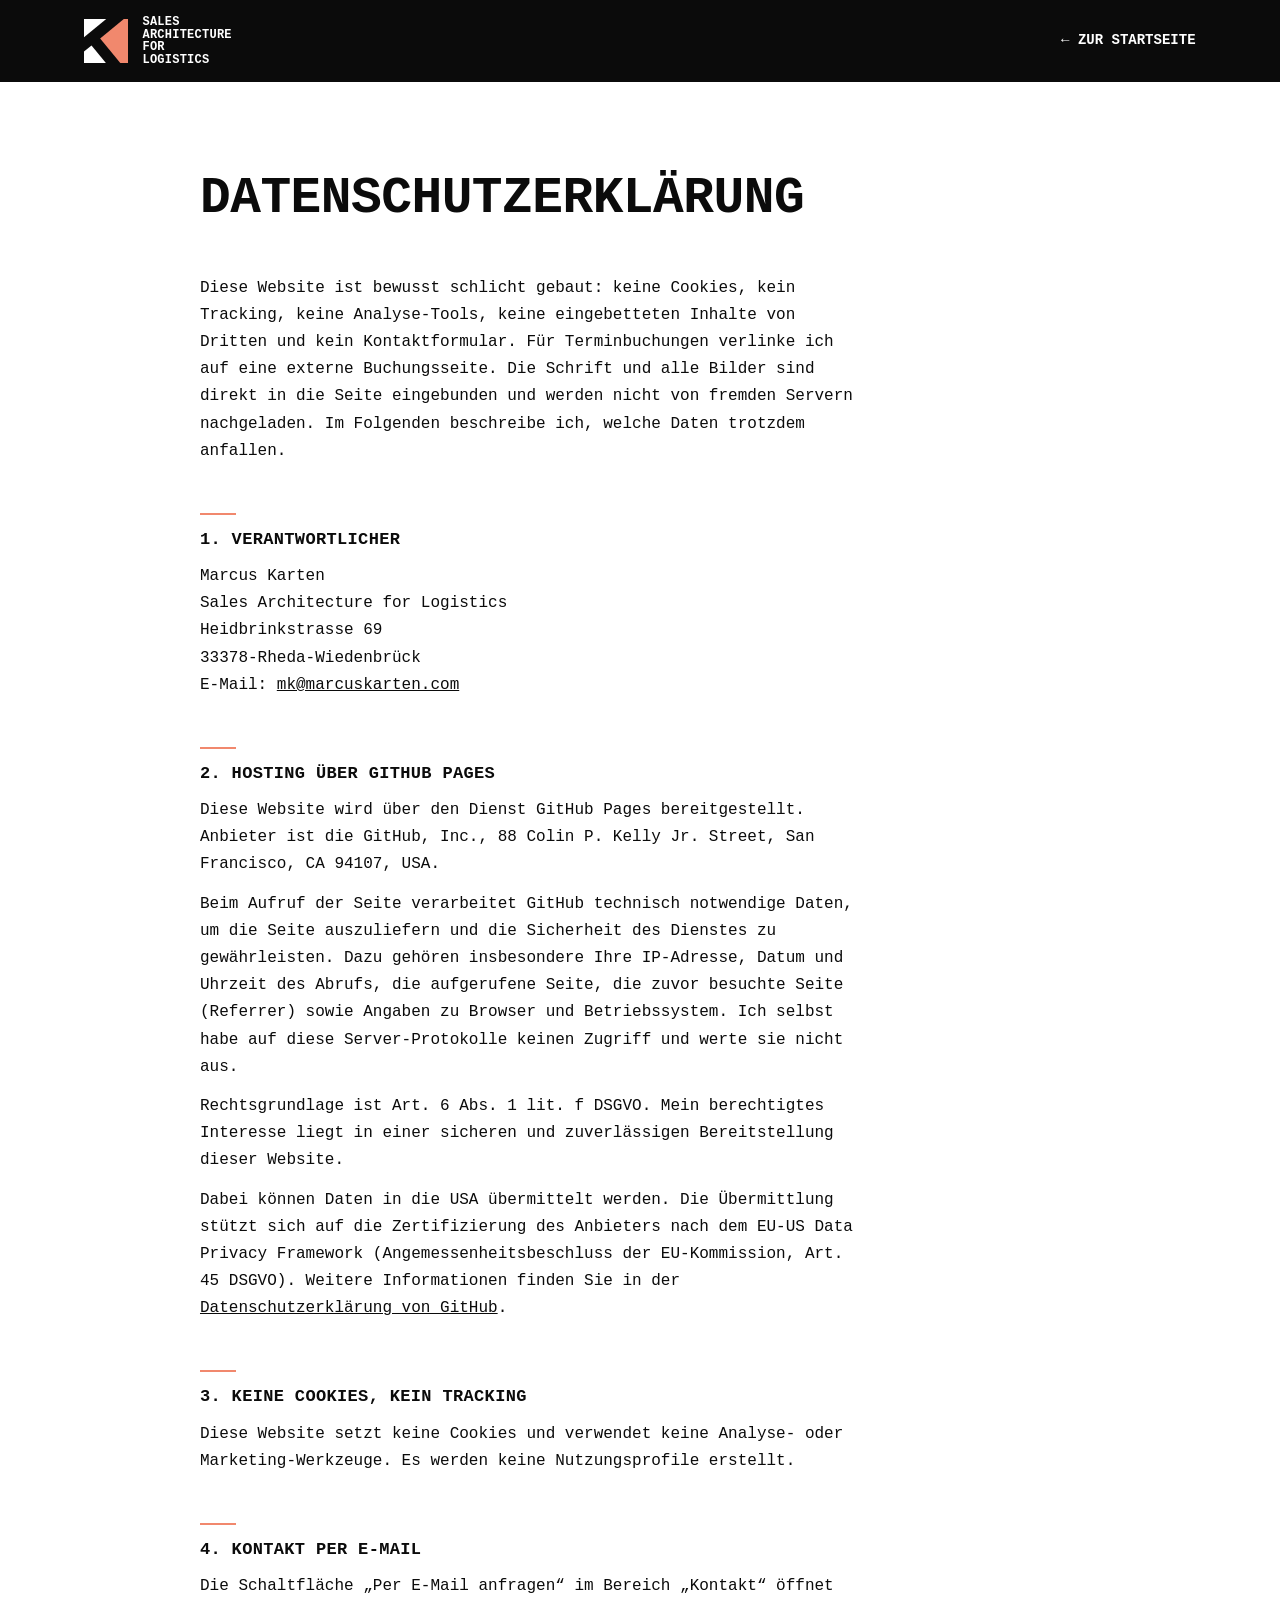
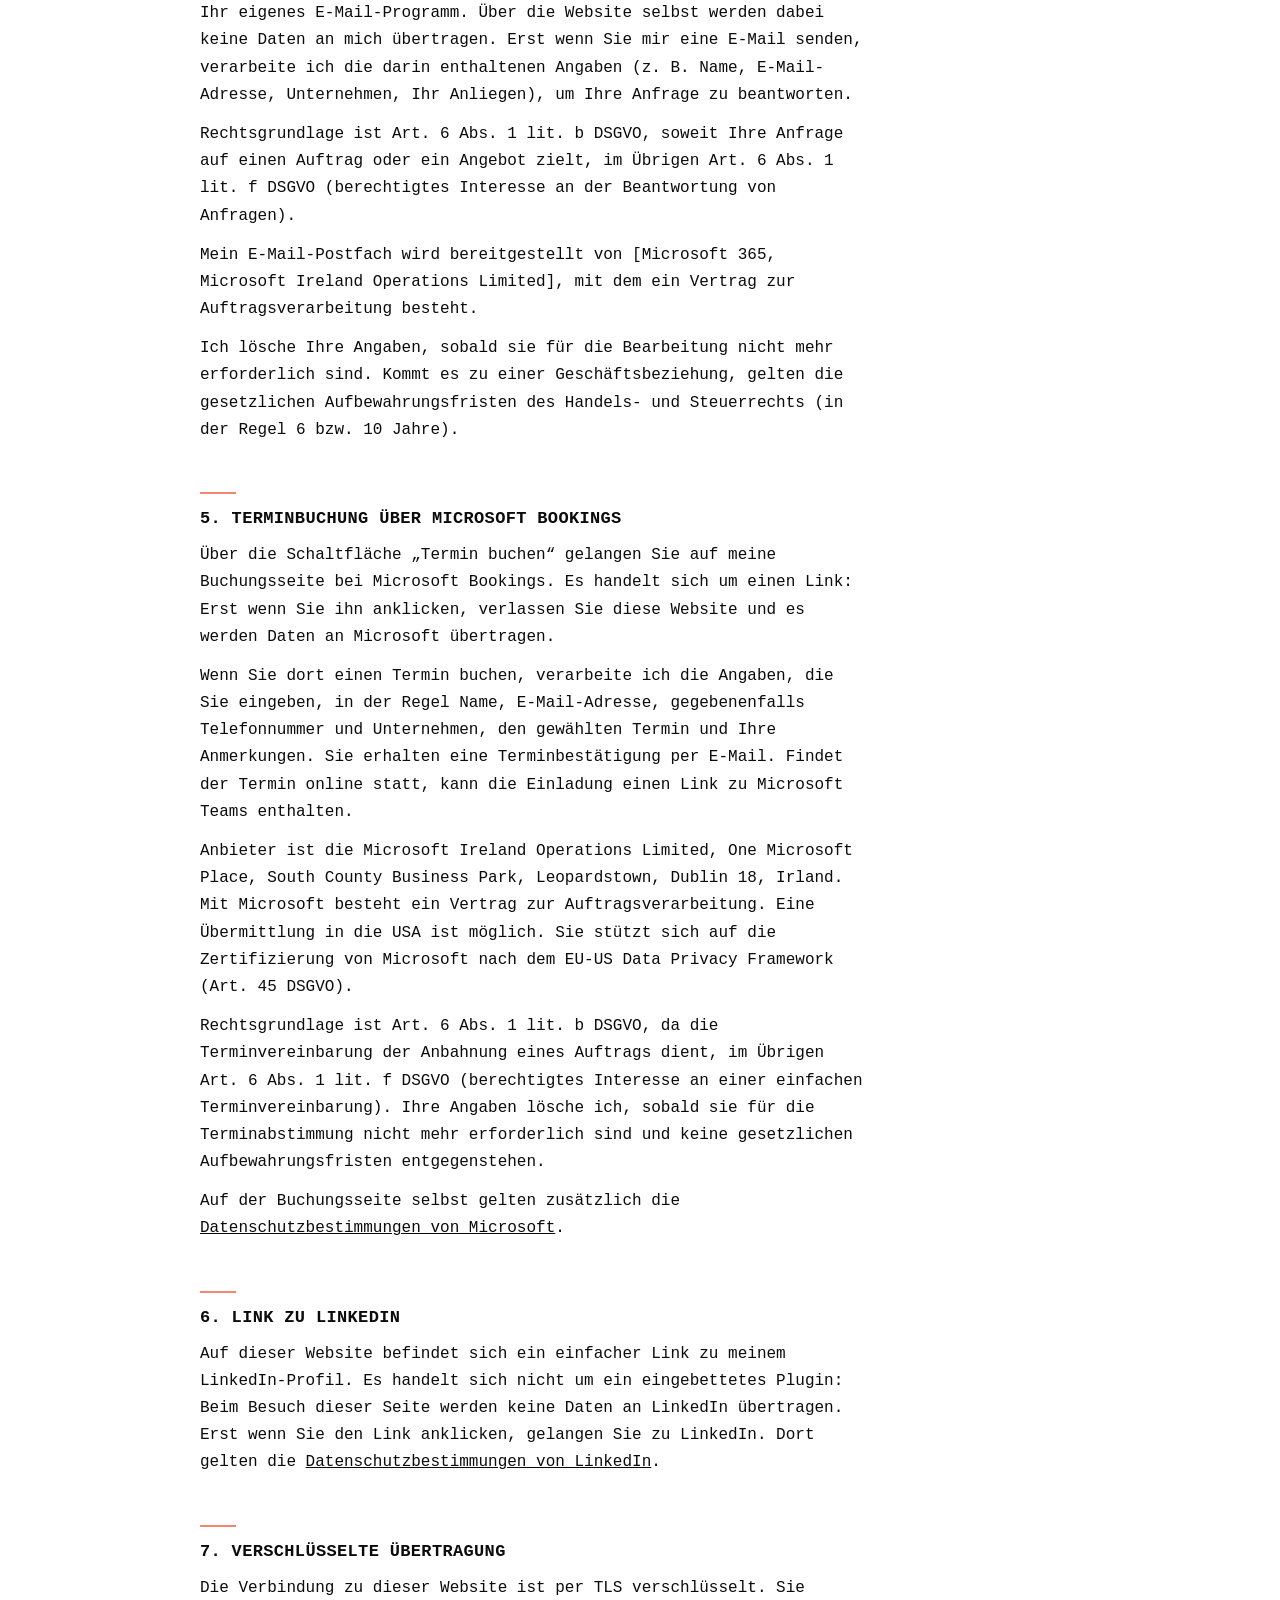
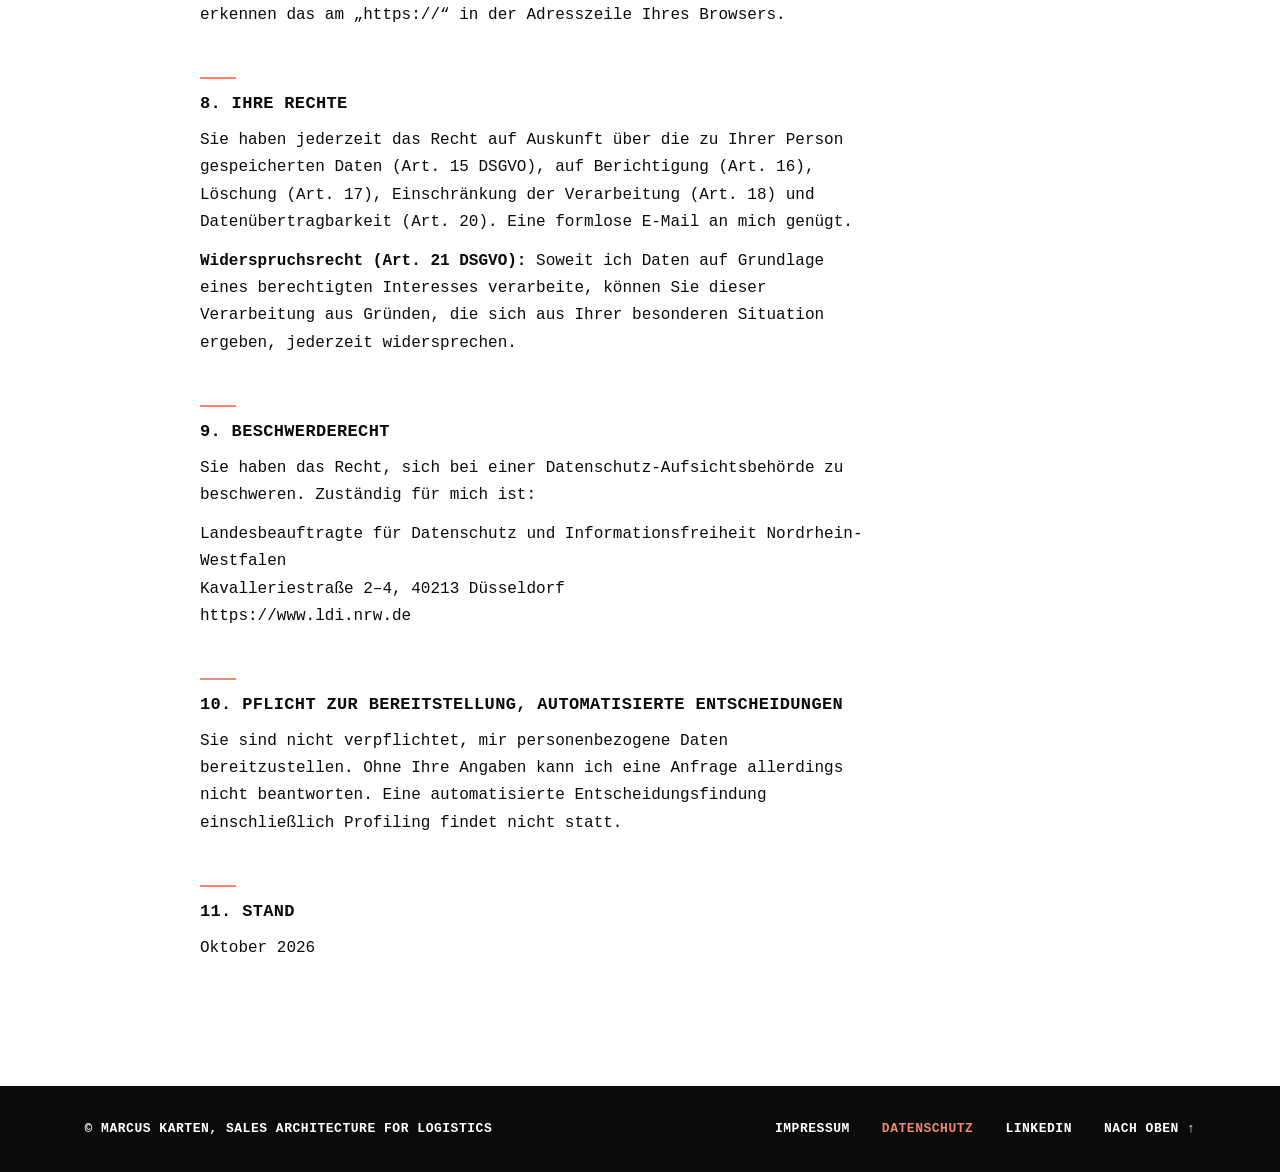
==== datenschutz.html @ eec49463 "Rechtsseiten ohne _2 benennen und Links anpassen" ====
<!DOCTYPE html>
<html lang="de">
<head>
<meta charset="UTF-8">
<meta name="viewport" content="width=device-width, initial-scale=1">
<meta name="robots" content="noindex, follow">
<title>Datenschutz · Marcus Karten, Sales Architecture for Logistics</title>
<style>
/* Gleiche Farben und Schrift wie die Startseite. Die Schrift wird NICHT von Google geladen (Datenschutz):
   ist Cousine nicht installiert, greift eine Systemschrift in Monospace. */
:root{--black:#0B0B0B;--white:#FFFFFF;--coral:#F1886D;--paper:#F0F0EE;--gut:clamp(16px,6.6vw,96px);
  --font:'Cousine','Liberation Mono',Menlo,Consolas,monospace}
*{box-sizing:border-box}
html{scroll-behavior:smooth}
body{margin:0;background:var(--white);color:var(--black);font-family:var(--font);font-size:16px;line-height:1.7;-webkit-font-smoothing:antialiased}
a{color:inherit}
:focus-visible{outline:2px solid var(--coral);outline-offset:3px}
.wrap{max-width:calc(880px + 2*var(--gut));margin:0 auto;padding-inline:var(--gut)}
.nav{position:sticky;top:0;z-index:10;background:var(--black);color:var(--white);border-bottom:1px solid var(--white)}
.nav .wrap{max-width:calc(1248px + 2*var(--gut));display:flex;align-items:center;justify-content:space-between;gap:24px;padding-block:16px}
.logo{display:inline-flex;align-items:center;gap:14px;text-decoration:none;color:var(--white)}
.logo svg{height:44px;width:auto;display:block}
.logo svg path{fill:currentColor}
.logo svg path:last-child{fill:var(--coral)}
.logo span{font-weight:700;font-size:12px;line-height:1.05;text-transform:uppercase;letter-spacing:.02em}
.back{font-weight:700;font-size:14px;text-transform:uppercase;text-decoration:none;color:var(--white)}
.back:hover{color:var(--coral)}
main{padding-block:88px 112px}
h1{margin:0 0 48px;font-size:clamp(32px,4vw,52px);line-height:1.08;text-transform:uppercase;letter-spacing:-.01em}
h2{margin:48px 0 12px;font-size:17px;line-height:1.3;text-transform:uppercase;letter-spacing:.02em}
h2::before{content:"";display:block;width:36px;height:2px;background:var(--coral);margin-bottom:14px}
p{margin:0 0 12px;max-width:42em}
.foot{background:var(--black);color:var(--white);padding-block:32px;font-weight:700;font-size:13px;letter-spacing:.04em;text-transform:uppercase}
.foot .wrap{max-width:calc(1248px + 2*var(--gut));display:flex;justify-content:space-between;gap:24px;flex-wrap:wrap}
.foot nav{display:flex;gap:32px;flex-wrap:wrap}
.foot a{text-decoration:none}
.foot a:hover,.foot a[aria-current]{color:var(--coral)}
</style>
</head>
<body id="top">

<header class="nav">
  <div class="wrap">
    <a href="index.html#top" class="logo" aria-label="Marcus Karten, Sales Architecture for Logistics, zur Startseite">
      <svg viewBox="0 0 494 494" aria-hidden="true"><path d="M245.988 494H0V365.967L84.5566 296.761L245.988 494Z"/><path d="M249.754 0L0 204.414V0H249.754Z"/><path d="M181.303 217.579L447.142 0H494V494H407.542L181.303 217.579Z"/></svg>
      <span>Sales<br>Architecture<br>for<br>Logistics</span>
    </a>
    <a href="index.html#top" class="back">← Zur Startseite</a>
  </div>
</header>

<main>
  <div class="wrap">
    <h1>Datenschutz­erklärung</h1>

    <p>Diese Website ist bewusst schlicht gebaut: keine Cookies, kein Tracking, keine Analyse-Tools, keine eingebetteten Inhalte von Dritten und kein Kontaktformular. Für Terminbuchungen verlinke ich auf eine externe Buchungsseite. Die Schrift und alle Bilder sind direkt in die Seite eingebunden und werden nicht von fremden Servern nachgeladen. Im Folgenden beschreibe ich, welche Daten trotzdem anfallen.</p>

    <h2>1. Verantwortlicher</h2>
    <!-- ✏️ HIER EINTRAGEN: identisch mit dem Impressum -->
    <p>
      Marcus Karten<br>
      Sales Architecture for Logistics<br>
      Heidbrinkstrasse 69<br>
      33378-Rheda-Wiedenbrück<br>
      E-Mail: <a href="mailto:mk@marcuskarten.com">mk@marcuskarten.com</a><br>
    </p>

    <h2>2. Hosting über GitHub Pages</h2>
    <p>Diese Website wird über den Dienst GitHub Pages bereitgestellt. Anbieter ist die GitHub, Inc., 88 Colin P. Kelly Jr. Street, San Francisco, CA 94107, USA.</p>
    <p>Beim Aufruf der Seite verarbeitet GitHub technisch notwendige Daten, um die Seite auszuliefern und die Sicherheit des Dienstes zu gewährleisten. Dazu gehören insbesondere Ihre IP-Adresse, Datum und Uhrzeit des Abrufs, die aufgerufene Seite, die zuvor besuchte Seite (Referrer) sowie Angaben zu Browser und Betriebssystem. Ich selbst habe auf diese Server-Protokolle keinen Zugriff und werte sie nicht aus.</p>
    <p>Rechtsgrundlage ist Art. 6 Abs. 1 lit. f DSGVO. Mein berechtigtes Interesse liegt in einer sicheren und zuverlässigen Bereitstellung dieser Website.</p>
    <!-- ✏️ BITTE PRÜFEN: ob GitHub (bzw. die Muttergesellschaft Microsoft) aktuell unter dem EU-US Data Privacy Framework zertifiziert ist.
         Prüfen unter: https://www.dataprivacyframework.gov/list -->
    <p>Dabei können Daten in die USA übermittelt werden. Die Übermittlung stützt sich auf die Zertifizierung des Anbieters nach dem EU-US Data Privacy Framework (Angemessenheitsbeschluss der EU-Kommission, Art. 45 DSGVO). Weitere Informationen finden Sie in der <a href="https://docs.github.com/de/site-policy/privacy-policies/github-general-privacy-statement" target="_blank" rel="noopener">Datenschutzerklärung von GitHub</a>.</p>

    <h2>3. Keine Cookies, kein Tracking</h2>
    <p>Diese Website setzt keine Cookies und verwendet keine Analyse- oder Marketing-Werkzeuge. Es werden keine Nutzungsprofile erstellt.</p>

    <h2>4. Kontakt per E-Mail</h2>
    <p>Die Schaltfläche „Per E-Mail anfragen“ im Bereich „Kontakt“ öffnet Ihr eigenes E-Mail-Programm. Über die Website selbst werden dabei keine Daten an mich übertragen. Erst wenn Sie mir eine E-Mail senden, verarbeite ich die darin enthaltenen Angaben (z. B. Name, E-Mail-Adresse, Unternehmen, Ihr Anliegen), um Ihre Anfrage zu beantworten.</p>
    <p>Rechtsgrundlage ist Art. 6 Abs. 1 lit. b DSGVO, soweit Ihre Anfrage auf einen Auftrag oder ein Angebot zielt, im Übrigen Art. 6 Abs. 1 lit. f DSGVO (berechtigtes Interesse an der Beantwortung von Anfragen).</p>
    <!-- ✏️ BITTE PRÜFEN: Wer stellt Ihr E-Mail-Postfach bereit? (z. B. Microsoft 365, IONOS, Google Workspace) -->
    <p>Mein E-Mail-Postfach wird bereitgestellt von [Microsoft 365, Microsoft Ireland Operations Limited], mit dem ein Vertrag zur Auftragsverarbeitung besteht.</p>
    <p>Ich lösche Ihre Angaben, sobald sie für die Bearbeitung nicht mehr erforderlich sind. Kommt es zu einer Geschäftsbeziehung, gelten die gesetzlichen Aufbewahrungsfristen des Handels- und Steuerrechts (in der Regel 6 bzw. 10 Jahre).</p>

    <h2>5. Terminbuchung über Microsoft Bookings</h2>
    <p>Über die Schaltfläche „Termin buchen“ gelangen Sie auf meine Buchungsseite bei Microsoft Bookings. Es handelt sich um einen Link: Erst wenn Sie ihn anklicken, verlassen Sie diese Website und es werden Daten an Microsoft übertragen.</p>
    <p>Wenn Sie dort einen Termin buchen, verarbeite ich die Angaben, die Sie eingeben, in der Regel Name, E-Mail-Adresse, gegebenenfalls Telefonnummer und Unternehmen, den gewählten Termin und Ihre Anmerkungen. Sie erhalten eine Terminbestätigung per E-Mail. Findet der Termin online statt, kann die Einladung einen Link zu Microsoft Teams enthalten.</p>
    <p>Anbieter ist die Microsoft Ireland Operations Limited, One Microsoft Place, South County Business Park, Leopardstown, Dublin 18, Irland. Mit Microsoft besteht ein Vertrag zur Auftragsverarbeitung. Eine Übermittlung in die USA ist möglich. Sie stützt sich auf die Zertifizierung von Microsoft nach dem EU-US Data Privacy Framework (Art. 45 DSGVO).</p>
    <p>Rechtsgrundlage ist Art. 6 Abs. 1 lit. b DSGVO, da die Terminvereinbarung der Anbahnung eines Auftrags dient, im Übrigen Art. 6 Abs. 1 lit. f DSGVO (berechtigtes Interesse an einer einfachen Terminvereinbarung). Ihre Angaben lösche ich, sobald sie für die Terminabstimmung nicht mehr erforderlich sind und keine gesetzlichen Aufbewahrungsfristen entgegenstehen.</p>
    <p>Auf der Buchungsseite selbst gelten zusätzlich die <a href="https://privacy.microsoft.com/de-de/privacystatement" target="_blank" rel="noopener">Datenschutzbestimmungen von Microsoft</a>.</p>
    <!-- ✏️ BITTE PRÜFEN: Vertrag zur Auftragsverarbeitung ist bei Microsoft 365 Bestandteil der Produktbedingungen (Data Protection Addendum).
         Prüfen Sie, welche Felder Ihr Buchungsformular abfragt, und passen Sie die Aufzählung oben an. -->

    <h2>6. Link zu LinkedIn</h2>
    <p>Auf dieser Website befindet sich ein einfacher Link zu meinem LinkedIn-Profil. Es handelt sich nicht um ein eingebettetes Plugin: Beim Besuch dieser Seite werden keine Daten an LinkedIn übertragen. Erst wenn Sie den Link anklicken, gelangen Sie zu LinkedIn. Dort gelten die <a href="https://de.linkedin.com/legal/privacy-policy" target="_blank" rel="noopener">Datenschutzbestimmungen von LinkedIn</a>.</p>

    <h2>7. Verschlüsselte Übertragung</h2>
    <p>Die Verbindung zu dieser Website ist per TLS verschlüsselt. Sie erkennen das am „https://“ in der Adresszeile Ihres Browsers.</p>

    <h2>8. Ihre Rechte</h2>
    <p>Sie haben jederzeit das Recht auf Auskunft über die zu Ihrer Person gespeicherten Daten (Art. 15 DSGVO), auf Berichtigung (Art. 16), Löschung (Art. 17), Einschränkung der Verarbeitung (Art. 18) und Datenübertragbarkeit (Art. 20). Eine formlose E-Mail an mich genügt.</p>
    <p><strong>Widerspruchsrecht (Art. 21 DSGVO):</strong> Soweit ich Daten auf Grundlage eines berechtigten Interesses verarbeite, können Sie dieser Verarbeitung aus Gründen, die sich aus Ihrer besonderen Situation ergeben, jederzeit widersprechen.</p>

    <h2>9. Beschwerderecht</h2>
    <p>Sie haben das Recht, sich bei einer Datenschutz-Aufsichtsbehörde zu beschweren. Zuständig für mich ist:</p>
    <!-- ✏️ HIER EINTRAGEN: Landesdatenschutzbehörde Ihres Bundeslands (Sitz Ihres Unternehmens), mit Anschrift und Website -->
    <p>Landesbeauftragte für Datenschutz und Informationsfreiheit Nordrhein-Westfalen<br>Kavalleriestraße 2–4, 40213 Düsseldorf<br>https://www.ldi.nrw.de</p>

    <h2>10. Pflicht zur Bereitstellung, automatisierte Entscheidungen</h2>
    <p>Sie sind nicht verpflichtet, mir personenbezogene Daten bereitzustellen. Ohne Ihre Angaben kann ich eine Anfrage allerdings nicht beantworten. Eine automatisierte Entscheidungsfindung einschließlich Profiling findet nicht statt.</p>

    <h2>11. Stand</h2>
    <!-- ✏️ HIER EINTRAGEN: Datum der Veröffentlichung -->
    <p>Oktober 2026</p>
  </div>
</main>


<footer class="foot">
  <div class="wrap">
    <span>© Marcus Karten, Sales Architecture for Logistics</span>
    <nav aria-label="Rechtliches">
      <a href="impressum.html">Impressum</a>
      <a href="datenschutz.html" aria-current="page">Datenschutz</a>
      <!-- ✏️ HIER EINTRAGEN: Ihre LinkedIn-Profiladresse -->
      <a href="https://www.linkedin.com/in/marcuskarten" target="_blank" rel="noopener">LinkedIn</a>
      <a href="#top">Nach oben ↑</a>
    </nav>
  </div>
</footer>

</body>
</html>
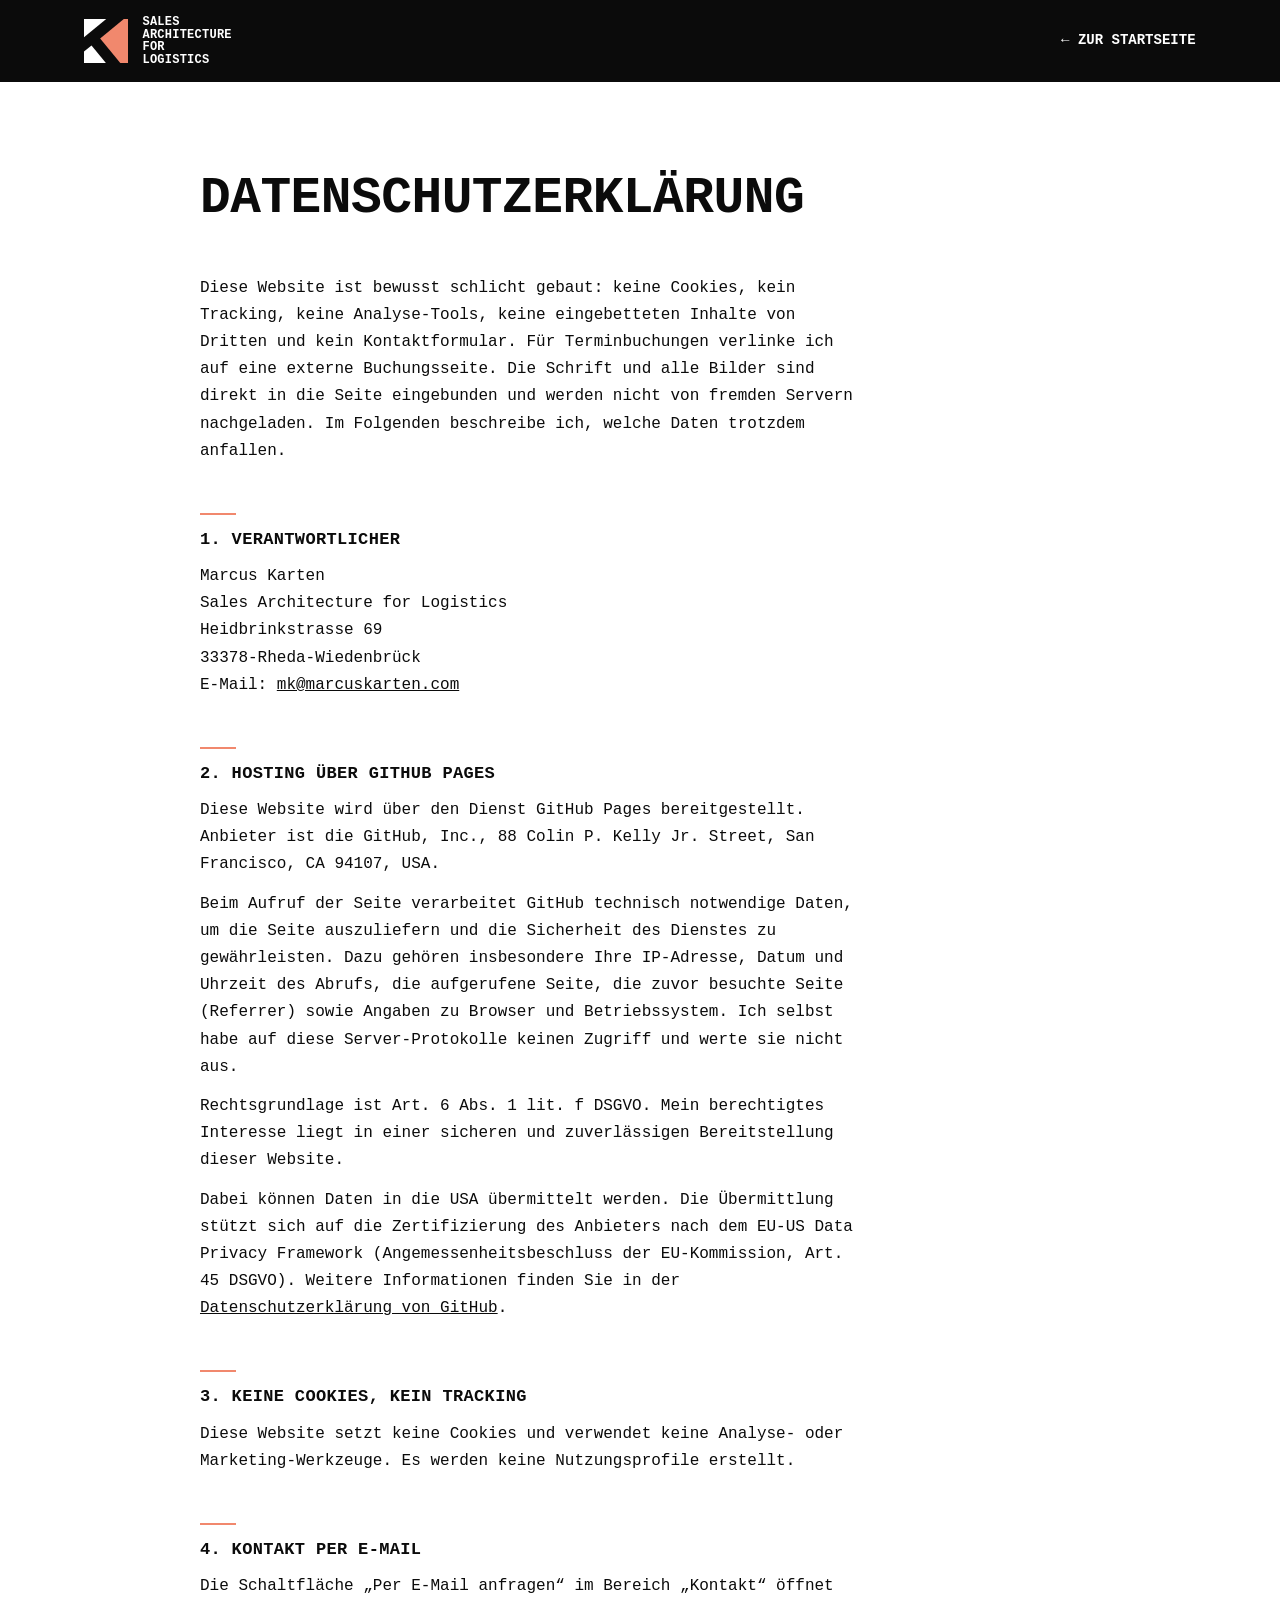
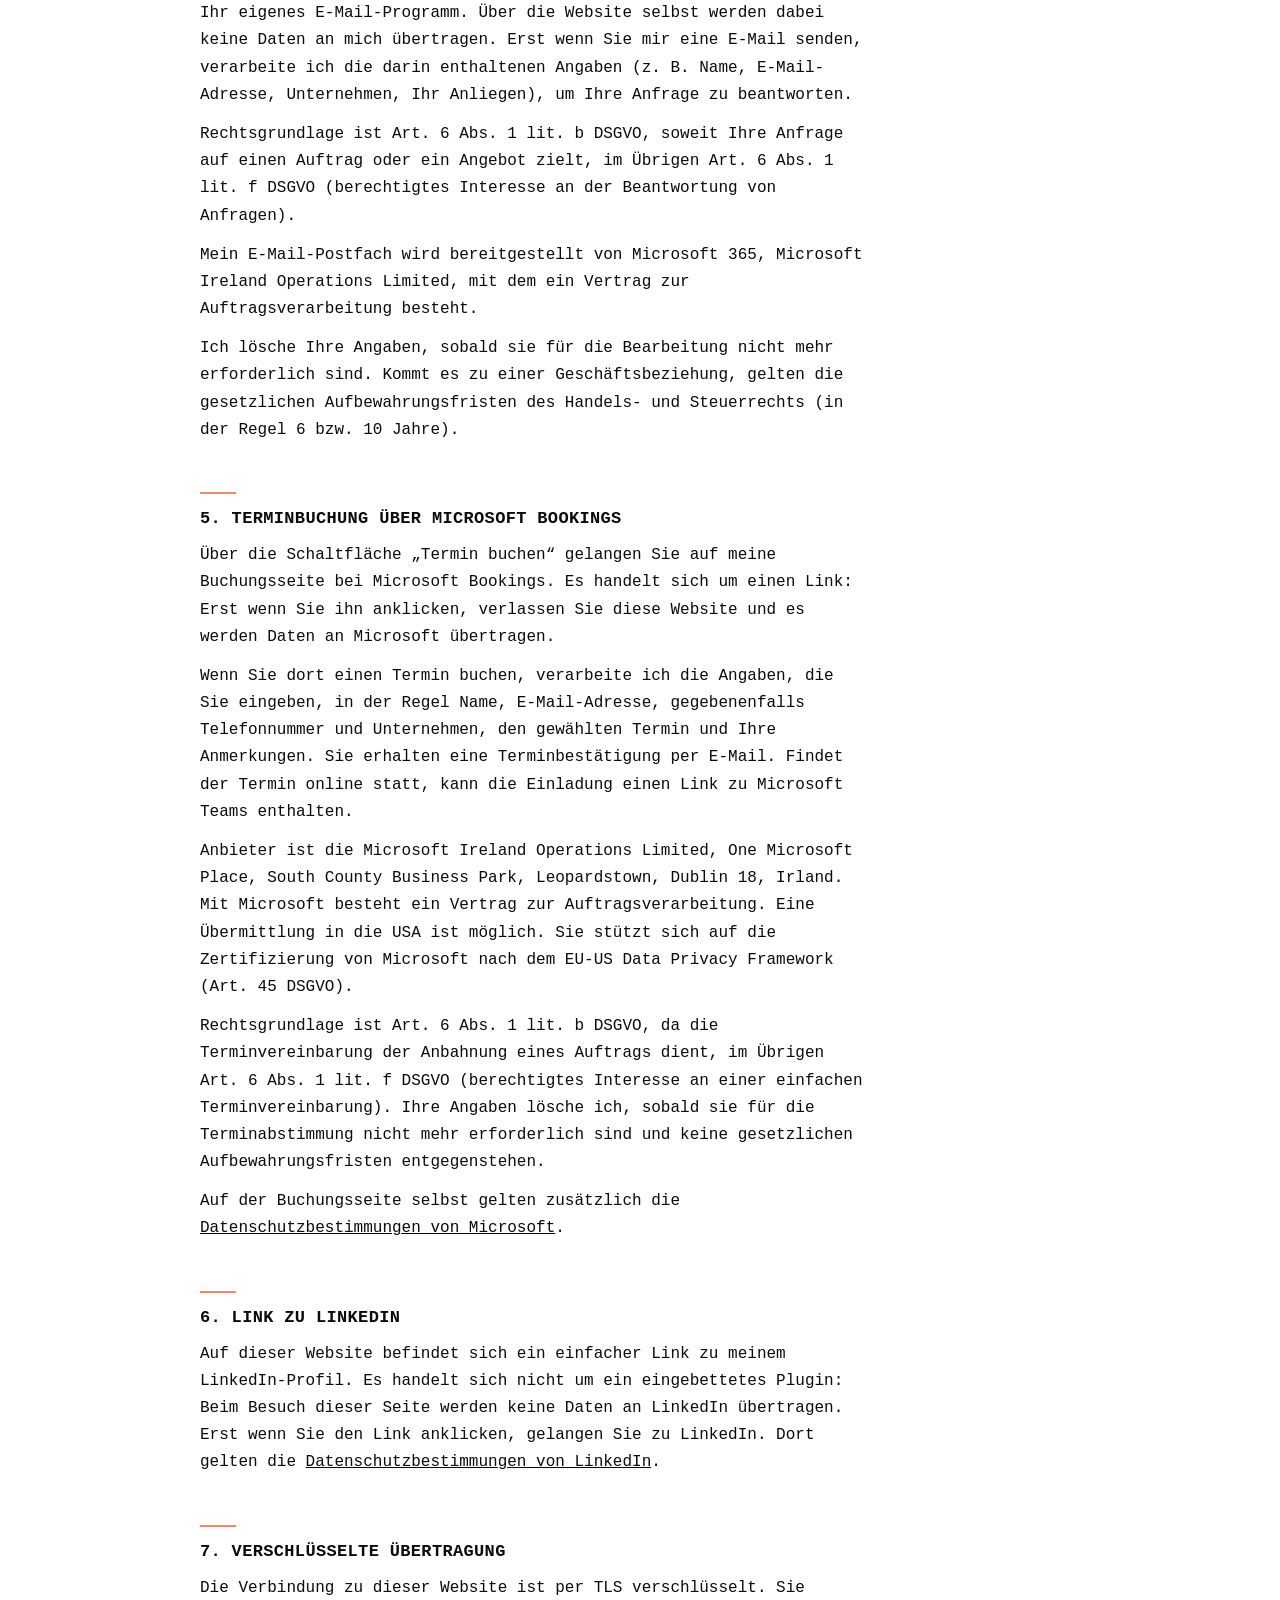
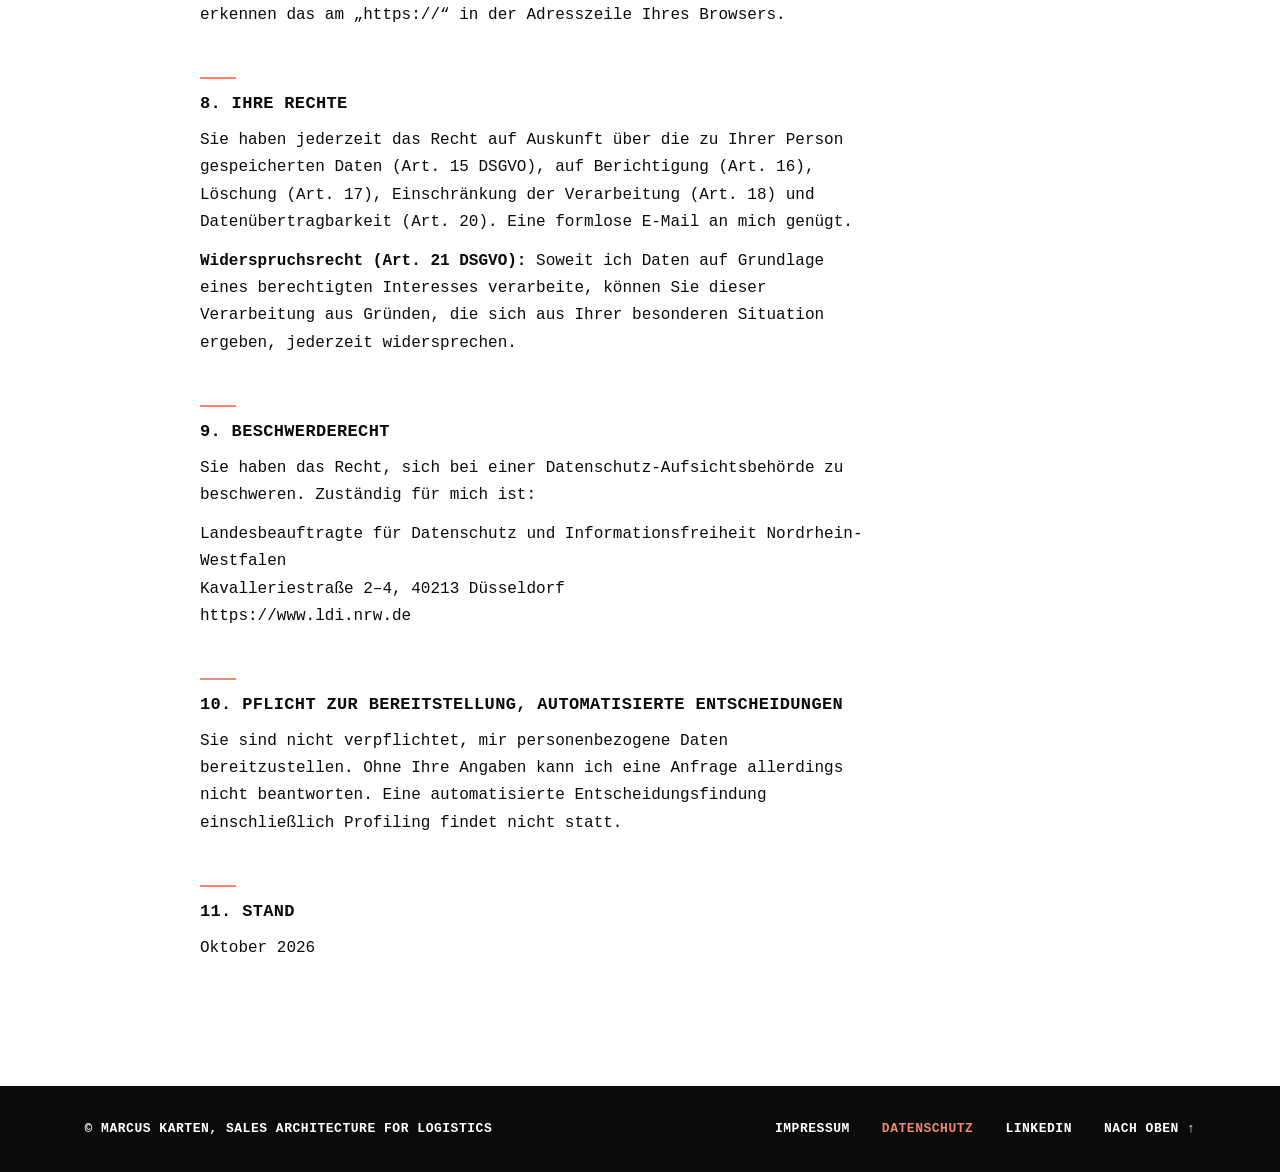
==== commit d7bf77b9: "Domain und Mail-Anbieter eintragen, og-image ergänzen" ====
--- a/datenschutz.html
+++ b/datenschutz.html
@@ -80,7 +80,7 @@
     <p>Die Schaltfläche „Per E-Mail anfragen“ im Bereich „Kontakt“ öffnet Ihr eigenes E-Mail-Programm. Über die Website selbst werden dabei keine Daten an mich übertragen. Erst wenn Sie mir eine E-Mail senden, verarbeite ich die darin enthaltenen Angaben (z. B. Name, E-Mail-Adresse, Unternehmen, Ihr Anliegen), um Ihre Anfrage zu beantworten.</p>
     <p>Rechtsgrundlage ist Art. 6 Abs. 1 lit. b DSGVO, soweit Ihre Anfrage auf einen Auftrag oder ein Angebot zielt, im Übrigen Art. 6 Abs. 1 lit. f DSGVO (berechtigtes Interesse an der Beantwortung von Anfragen).</p>
     <!-- ✏️ BITTE PRÜFEN: Wer stellt Ihr E-Mail-Postfach bereit? (z. B. Microsoft 365, IONOS, Google Workspace) -->
-    <p>Mein E-Mail-Postfach wird bereitgestellt von [Microsoft 365, Microsoft Ireland Operations Limited], mit dem ein Vertrag zur Auftragsverarbeitung besteht.</p>
+    <p>Mein E-Mail-Postfach wird bereitgestellt von Microsoft 365, Microsoft Ireland Operations Limited, mit dem ein Vertrag zur Auftragsverarbeitung besteht.</p>
     <p>Ich lösche Ihre Angaben, sobald sie für die Bearbeitung nicht mehr erforderlich sind. Kommt es zu einer Geschäftsbeziehung, gelten die gesetzlichen Aufbewahrungsfristen des Handels- und Steuerrechts (in der Regel 6 bzw. 10 Jahre).</p>
 
     <h2>5. Terminbuchung über Microsoft Bookings</h2>
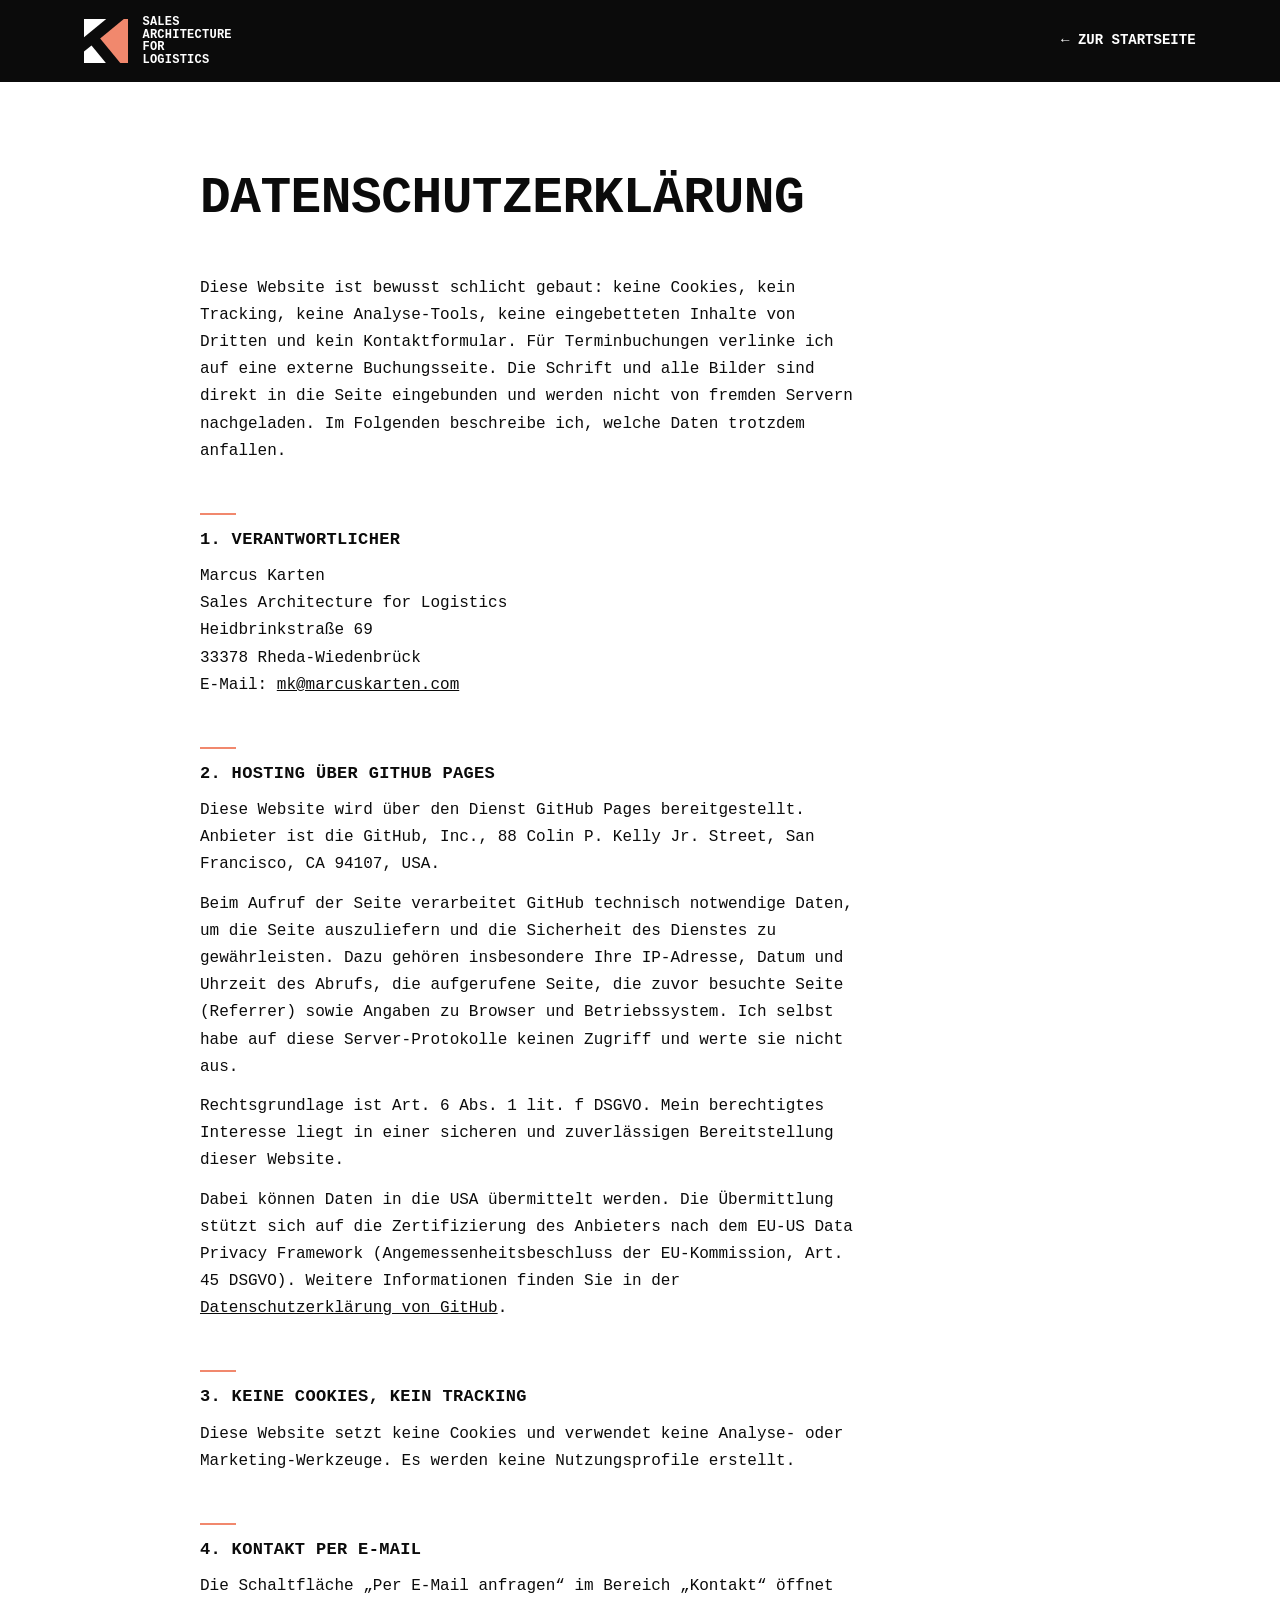
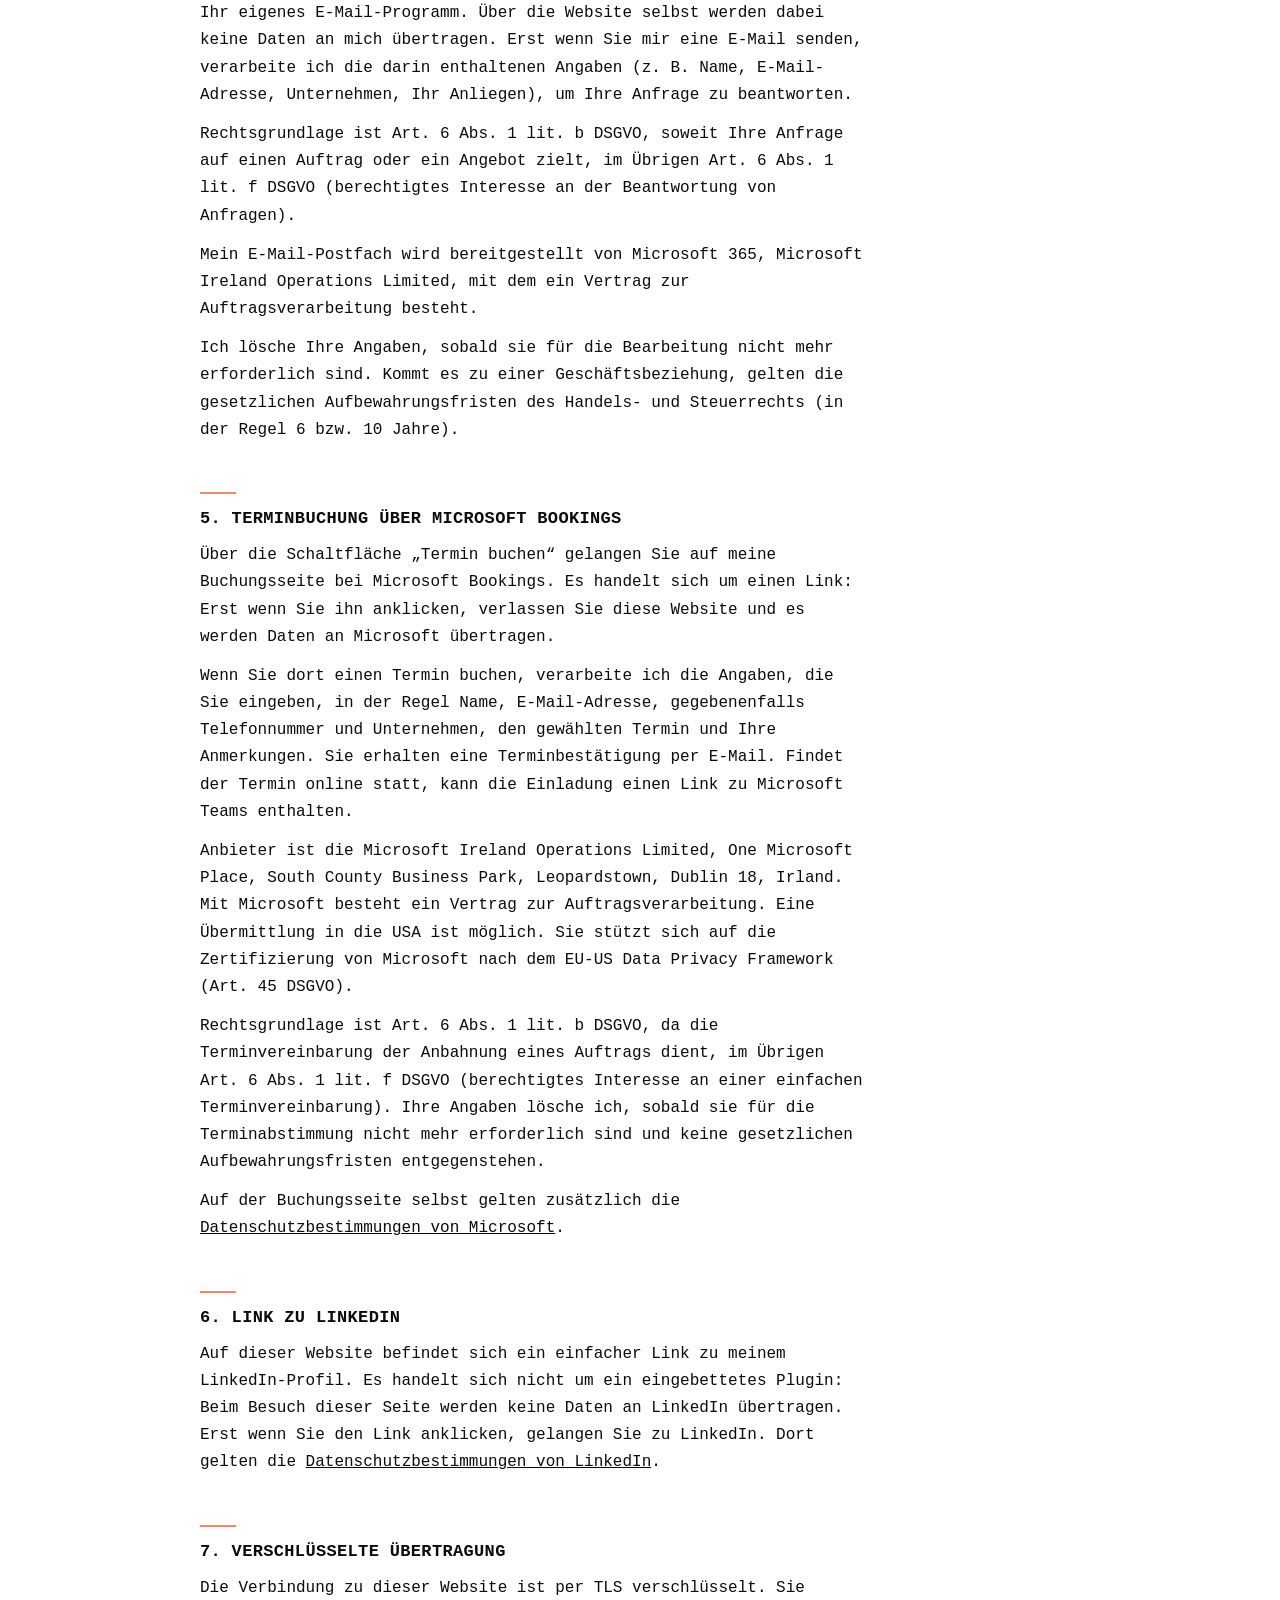
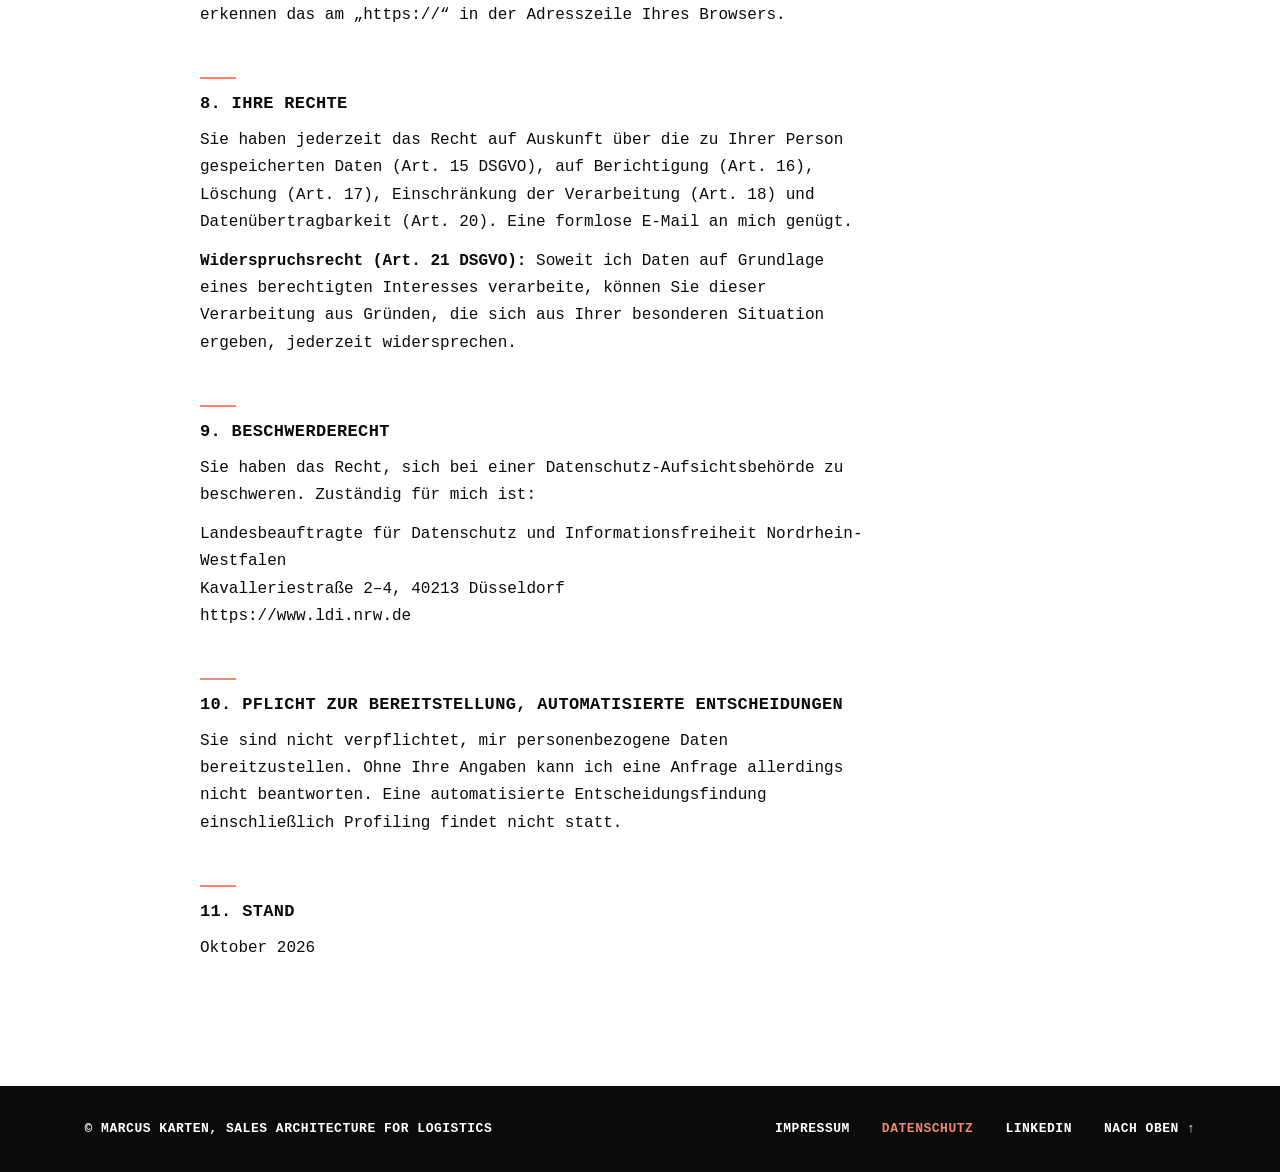
==== commit 5f1576cd: "Rechtsseiten: Schreibweise der Anschrift und Links bereinigen" ====
--- a/datenschutz.html
+++ b/datenschutz.html
@@ -5,9 +5,13 @@
 <meta name="viewport" content="width=device-width, initial-scale=1">
 <meta name="robots" content="noindex, follow">
 <title>Datenschutz · Marcus Karten, Sales Architecture for Logistics</title>
+<link rel="icon" href="favicon.svg" type="image/svg+xml">
+<link rel="icon" href="favicon.ico" sizes="48x48">
+<link rel="apple-touch-icon" href="apple-touch-icon.png">
+<link rel="preload" href="assets/fonts/cousine-400-latin.woff2" as="font" type="font/woff2" crossorigin>
+<link rel="stylesheet" href="assets/css/fonts.css">
 <style>
-/* Gleiche Farben und Schrift wie die Startseite. Die Schrift wird NICHT von Google geladen (Datenschutz):
-   ist Cousine nicht installiert, greift eine Systemschrift in Monospace. */
+/* Gleiche Farben und Schrift wie die Startseite. Die Schriften liegen selbst gehostet in assets/fonts (Datenschutz). */
 :root{--black:#0B0B0B;--white:#FFFFFF;--coral:#F1886D;--paper:#F0F0EE;--gut:clamp(16px,6.6vw,96px);
   --font:'Cousine','Liberation Mono',Menlo,Consolas,monospace}
 *{box-sizing:border-box}
@@ -41,11 +45,11 @@
 
 <header class="nav">
   <div class="wrap">
-    <a href="index.html#top" class="logo" aria-label="Marcus Karten, Sales Architecture for Logistics, zur Startseite">
+    <a href="index.html" class="logo" aria-label="Marcus Karten, Sales Architecture for Logistics, zur Startseite">
       <svg viewBox="0 0 494 494" aria-hidden="true"><path d="M245.988 494H0V365.967L84.5566 296.761L245.988 494Z"/><path d="M249.754 0L0 204.414V0H249.754Z"/><path d="M181.303 217.579L447.142 0H494V494H407.542L181.303 217.579Z"/></svg>
       <span>Sales<br>Architecture<br>for<br>Logistics</span>
     </a>
-    <a href="index.html#top" class="back">← Zur Startseite</a>
+    <a href="index.html" class="back">← Zur Startseite</a>
   </div>
 </header>
 
@@ -60,8 +64,8 @@
     <p>
       Marcus Karten<br>
       Sales Architecture for Logistics<br>
-      Heidbrinkstrasse 69<br>
-      33378-Rheda-Wiedenbrück<br>
+      Heidbrinkstraße 69<br>
+      33378 Rheda-Wiedenbrück<br>
       E-Mail: <a href="mailto:mk@marcuskarten.com">mk@marcuskarten.com</a><br>
     </p>
 
@@ -123,8 +127,7 @@
     <nav aria-label="Rechtliches">
       <a href="impressum.html">Impressum</a>
       <a href="datenschutz.html" aria-current="page">Datenschutz</a>
-      <!-- ✏️ HIER EINTRAGEN: Ihre LinkedIn-Profiladresse -->
-      <a href="https://www.linkedin.com/in/marcuskarten" target="_blank" rel="noopener">LinkedIn</a>
+      <a href="https://www.linkedin.com/in/marcuskarten/" target="_blank" rel="noopener">LinkedIn</a>
       <a href="#top">Nach oben ↑</a>
     </nav>
   </div>
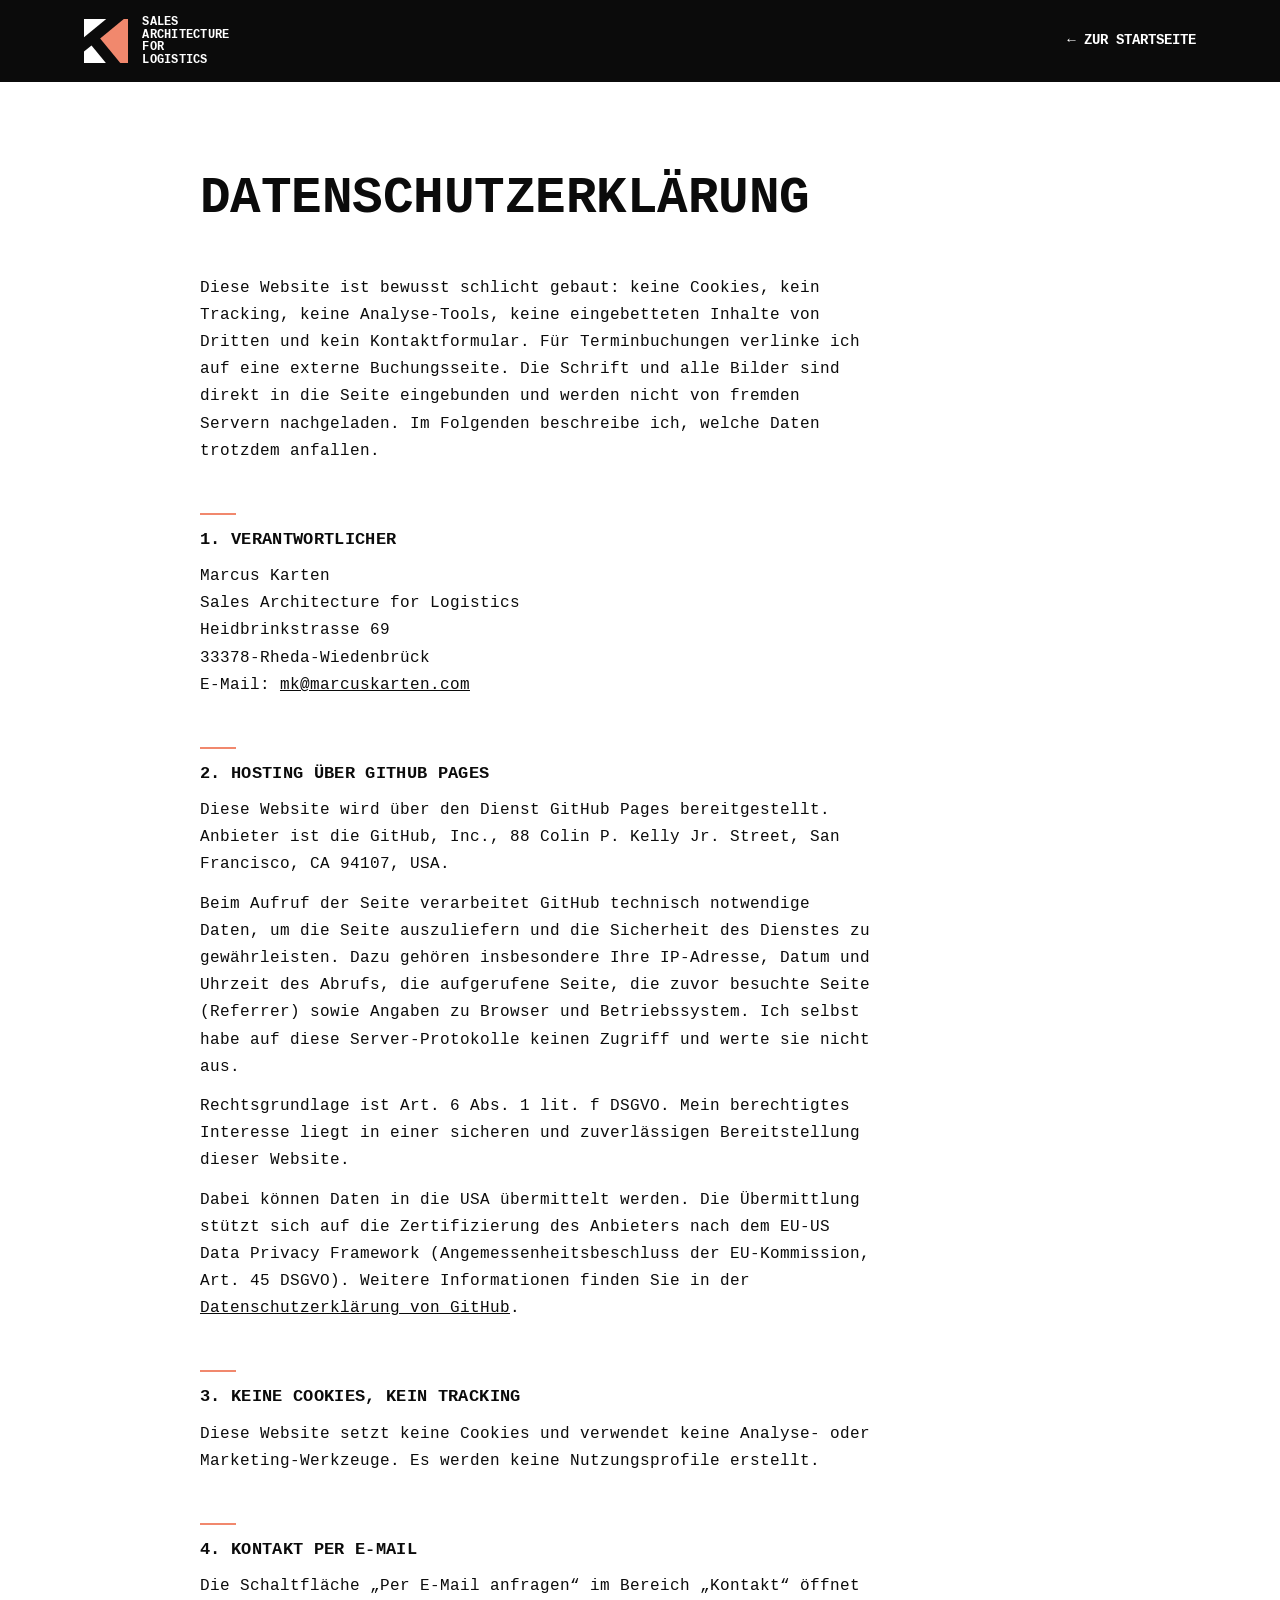
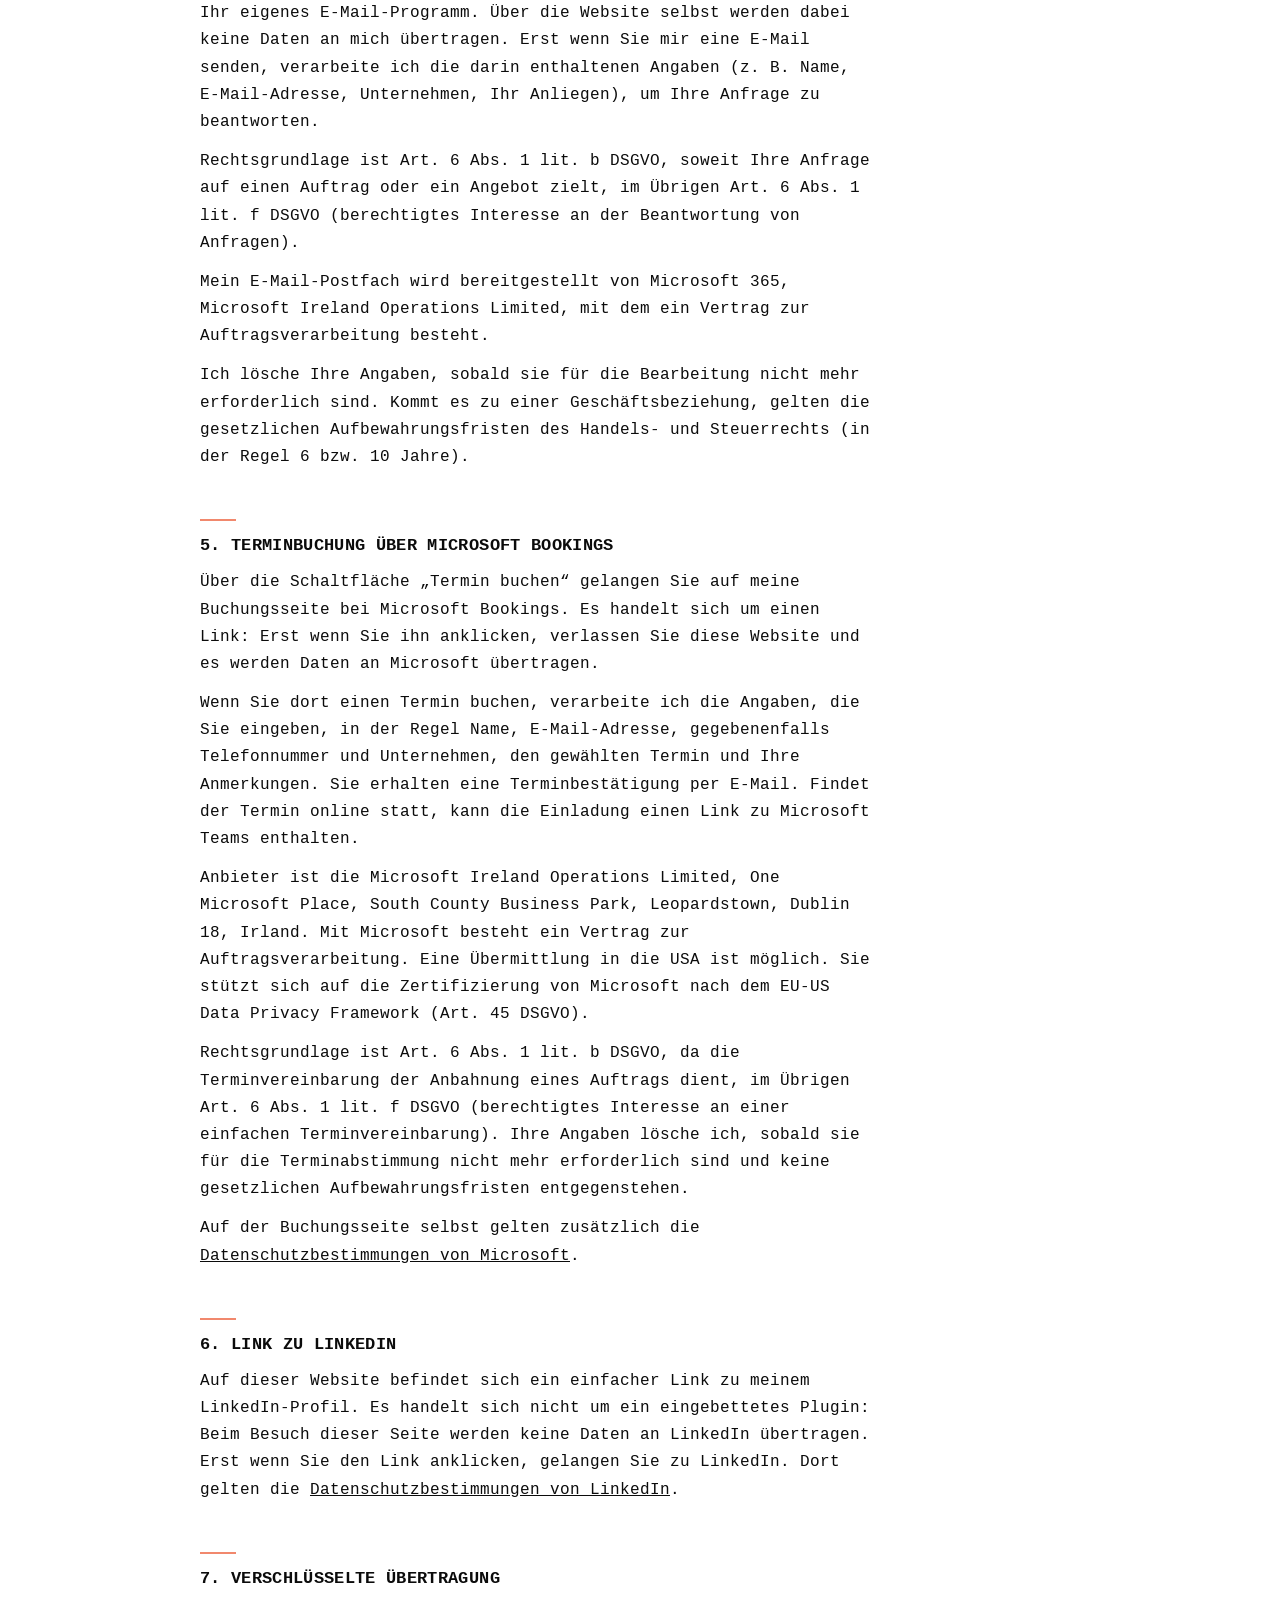
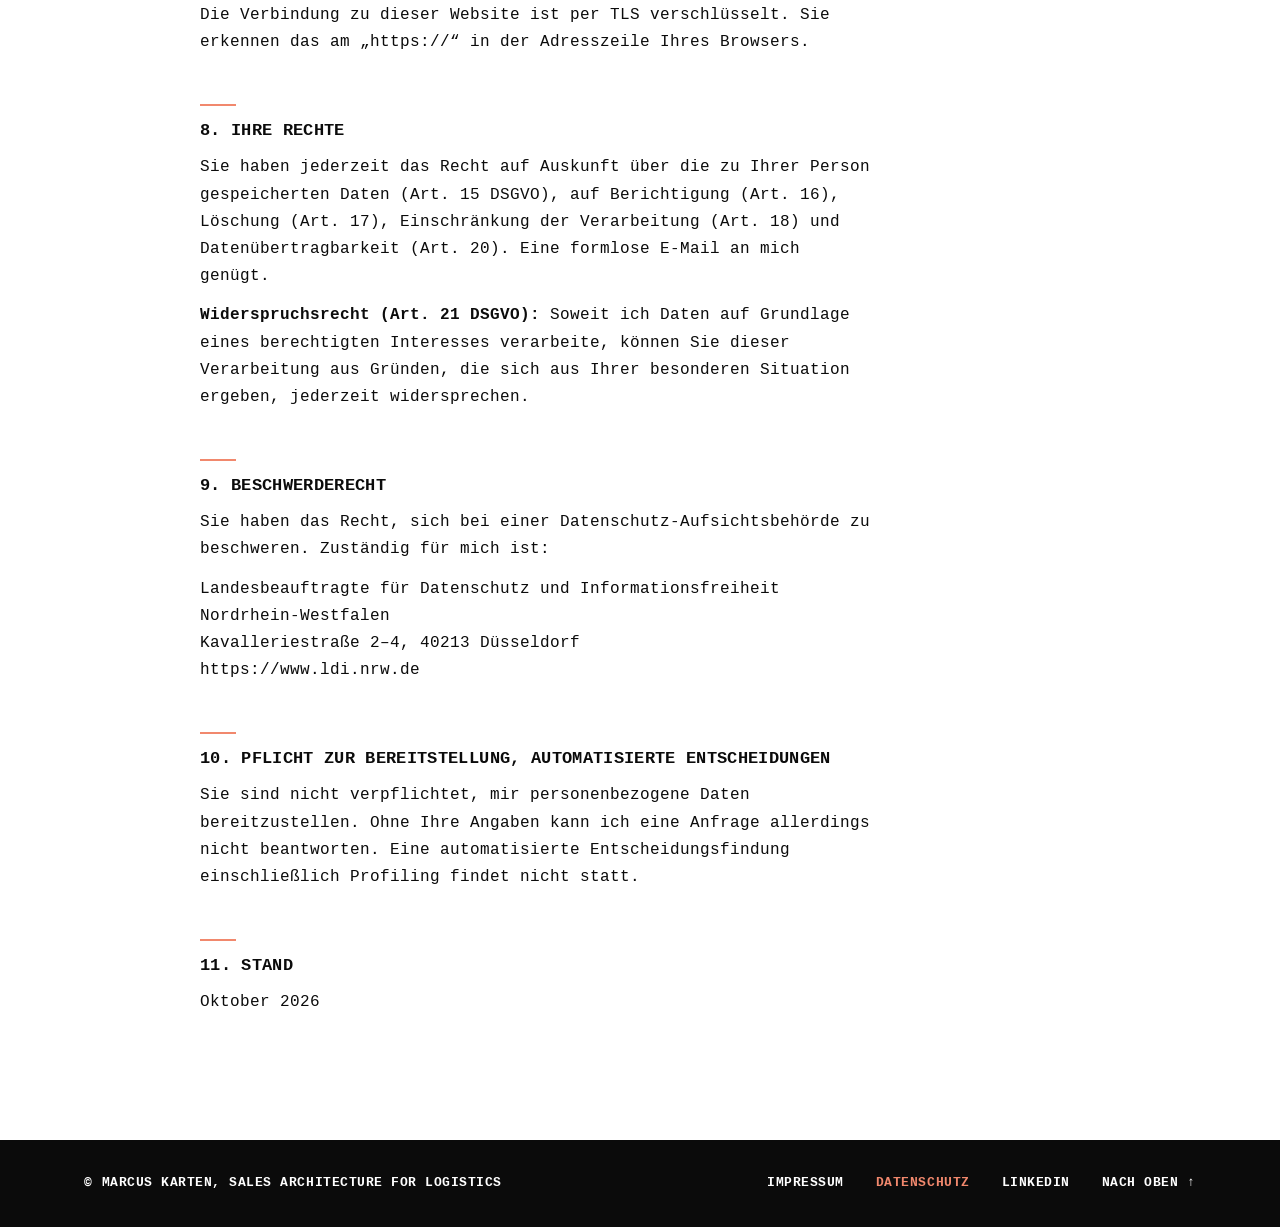
==== commit 0eddfb4b: "Favicons, 404, robots/sitemap und gemeinsame fonts.css ergänzen" ====
--- a/datenschutz.html
+++ b/datenschutz.html
@@ -45,11 +45,11 @@
 
 <header class="nav">
   <div class="wrap">
-    <a href="index.html" class="logo" aria-label="Marcus Karten, Sales Architecture for Logistics, zur Startseite">
+    <a href="index.html#top" class="logo" aria-label="Marcus Karten, Sales Architecture for Logistics, zur Startseite">
       <svg viewBox="0 0 494 494" aria-hidden="true"><path d="M245.988 494H0V365.967L84.5566 296.761L245.988 494Z"/><path d="M249.754 0L0 204.414V0H249.754Z"/><path d="M181.303 217.579L447.142 0H494V494H407.542L181.303 217.579Z"/></svg>
       <span>Sales<br>Architecture<br>for<br>Logistics</span>
     </a>
-    <a href="index.html" class="back">← Zur Startseite</a>
+    <a href="index.html#top" class="back">← Zur Startseite</a>
   </div>
 </header>
 
@@ -64,8 +64,8 @@
     <p>
       Marcus Karten<br>
       Sales Architecture for Logistics<br>
-      Heidbrinkstraße 69<br>
-      33378 Rheda-Wiedenbrück<br>
+      Heidbrinkstrasse 69<br>
+      33378-Rheda-Wiedenbrück<br>
       E-Mail: <a href="mailto:mk@marcuskarten.com">mk@marcuskarten.com</a><br>
     </p>
 
@@ -127,7 +127,8 @@
     <nav aria-label="Rechtliches">
       <a href="impressum.html">Impressum</a>
       <a href="datenschutz.html" aria-current="page">Datenschutz</a>
-      <a href="https://www.linkedin.com/in/marcuskarten/" target="_blank" rel="noopener">LinkedIn</a>
+      <!-- ✏️ HIER EINTRAGEN: Ihre LinkedIn-Profiladresse -->
+      <a href="https://www.linkedin.com/in/marcuskarten" target="_blank" rel="noopener">LinkedIn</a>
       <a href="#top">Nach oben ↑</a>
     </nav>
   </div>
--- a/assets/css/fonts.css
+++ b/assets/css/fonts.css
@@ -0,0 +1,10 @@
+/* Self-hosted web fonts, shared by all pages. Nothing is loaded from Google (privacy). */
+/* Cousine (Google Fonts, Apache 2.0), selbst gehostet: Latin-Subset plus Pfeile. */
+@font-face{font-family:'Cousine';font-style:normal;font-weight:400;font-display:swap;src:url(../fonts/cousine-400-latin.woff2) format('woff2');unicode-range:U+0000-00FF,U+0131,U+0152-0153,U+02BB-02BC,U+02C6,U+02DA,U+02DC,U+0304,U+0308,U+0329,U+2000-206F,U+20AC,U+2122,U+2191,U+2193,U+2212,U+2215,U+FEFF,U+FFFD}
+@font-face{font-family:'Cousine';font-style:normal;font-weight:700;font-display:swap;src:url(../fonts/cousine-700-latin.woff2) format('woff2');unicode-range:U+0000-00FF,U+0131,U+0152-0153,U+02BB-02BC,U+02C6,U+02DA,U+02DC,U+0304,U+0308,U+0329,U+2000-206F,U+20AC,U+2122,U+2191,U+2193,U+2212,U+2215,U+FEFF,U+FFFD}
+@font-face{font-family:'Cousine';font-style:normal;font-weight:400;font-display:swap;src:url(../fonts/cousine-400-arrows.woff2) format('woff2');unicode-range:U+2190-21FF}
+@font-face{font-family:'Cousine';font-style:normal;font-weight:700;font-display:swap;src:url(../fonts/cousine-700-arrows.woff2) format('woff2');unicode-range:U+2190-21FF}
+/* IBM Plex Sans (SIL OFL 1.1), selbst gehostet: Latin-Subset, 400, 400 kursiv, 600. Für den Fließtext. */
+@font-face{font-family:'IBM Plex Sans';font-style:normal;font-weight:400;font-display:swap;src:url(../fonts/ibm-plex-sans-400-latin.woff2) format('woff2');unicode-range:U+0000-00FF,U+0131,U+0152-0153,U+02BB-02BC,U+02C6,U+02DA,U+02DC,U+0304,U+0308,U+0329,U+2000-206F,U+20AC,U+2122,U+2191,U+2193,U+2212,U+2215,U+FEFF,U+FFFD}
+@font-face{font-family:'IBM Plex Sans';font-style:italic;font-weight:400;font-display:swap;src:url(../fonts/ibm-plex-sans-400-italic-latin.woff2) format('woff2');unicode-range:U+0000-00FF,U+0131,U+0152-0153,U+02BB-02BC,U+02C6,U+02DA,U+02DC,U+0304,U+0308,U+0329,U+2000-206F,U+20AC,U+2122,U+2191,U+2193,U+2212,U+2215,U+FEFF,U+FFFD}
+@font-face{font-family:'IBM Plex Sans';font-style:normal;font-weight:600;font-display:swap;src:url(../fonts/ibm-plex-sans-600-latin.woff2) format('woff2');unicode-range:U+0000-00FF,U+0131,U+0152-0153,U+02BB-02BC,U+02C6,U+02DA,U+02DC,U+0304,U+0308,U+0329,U+2000-206F,U+20AC,U+2122,U+2191,U+2193,U+2212,U+2215,U+FEFF,U+FFFD}
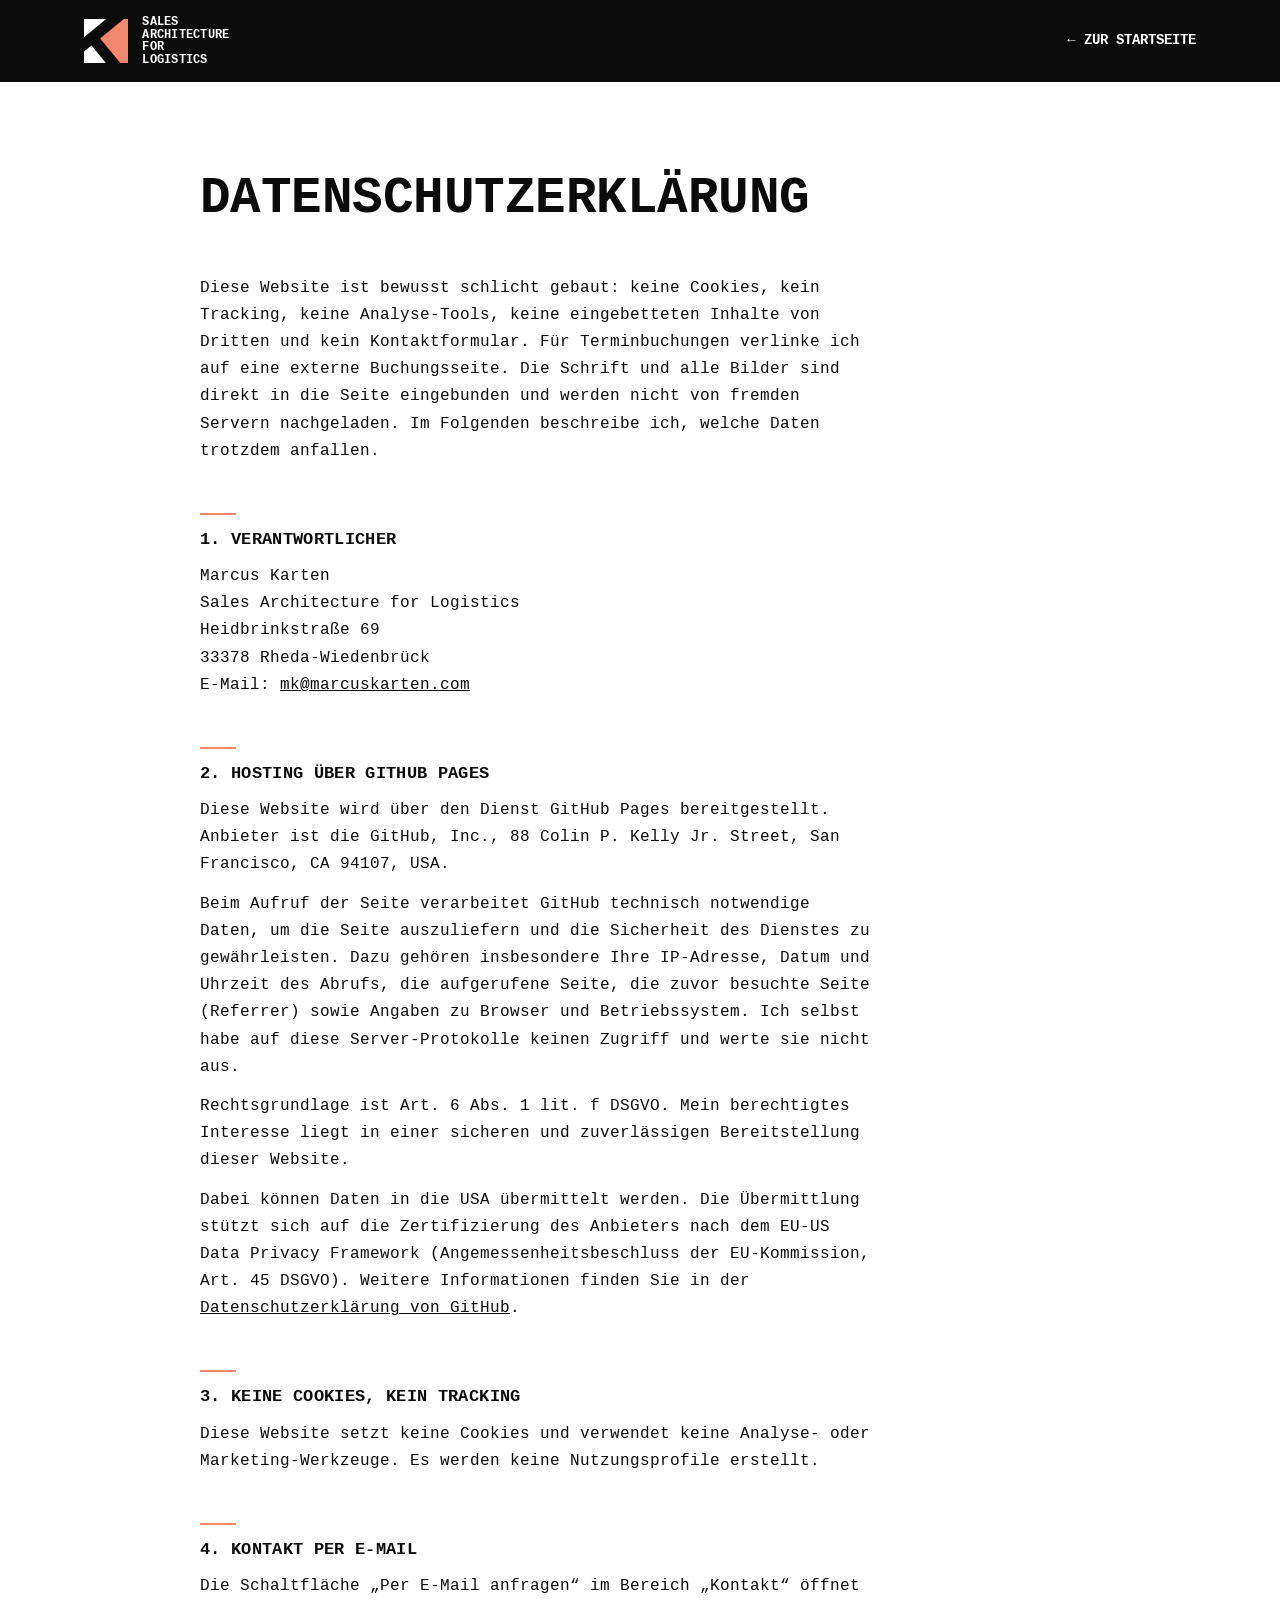
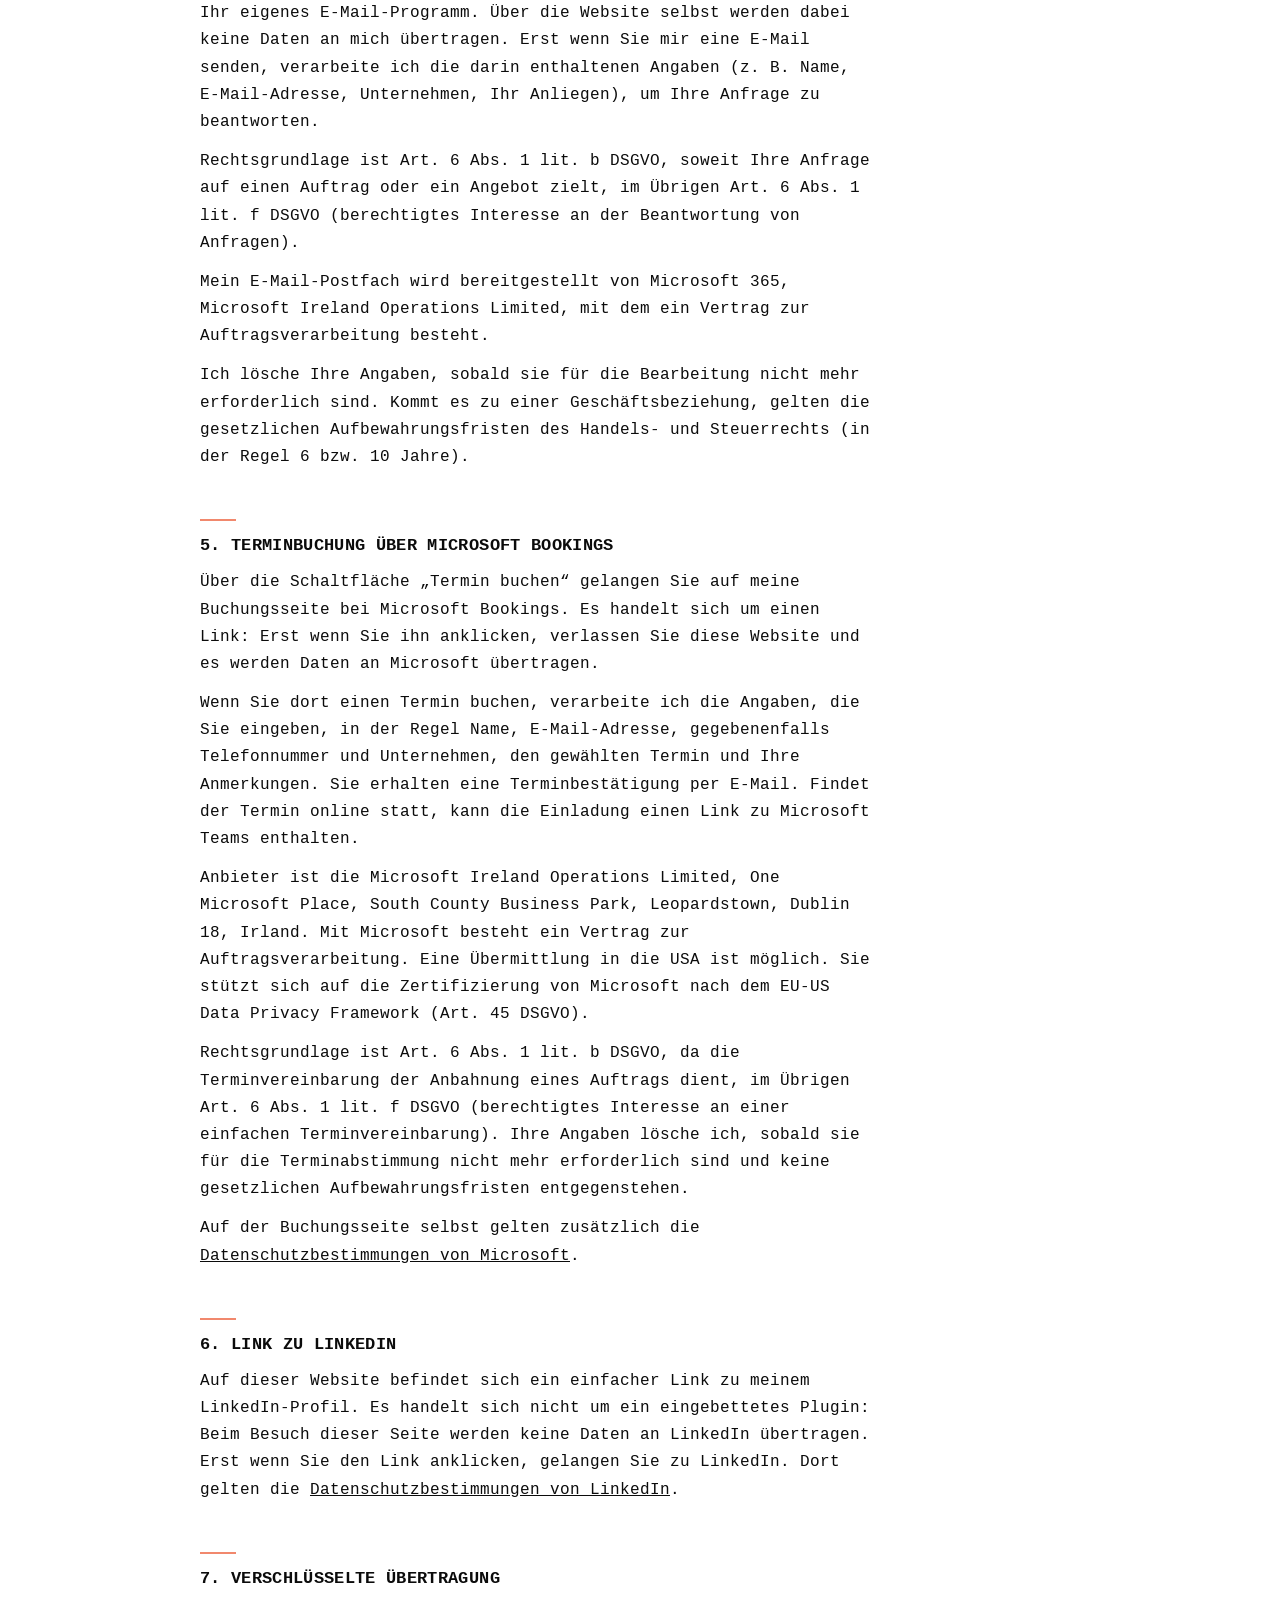
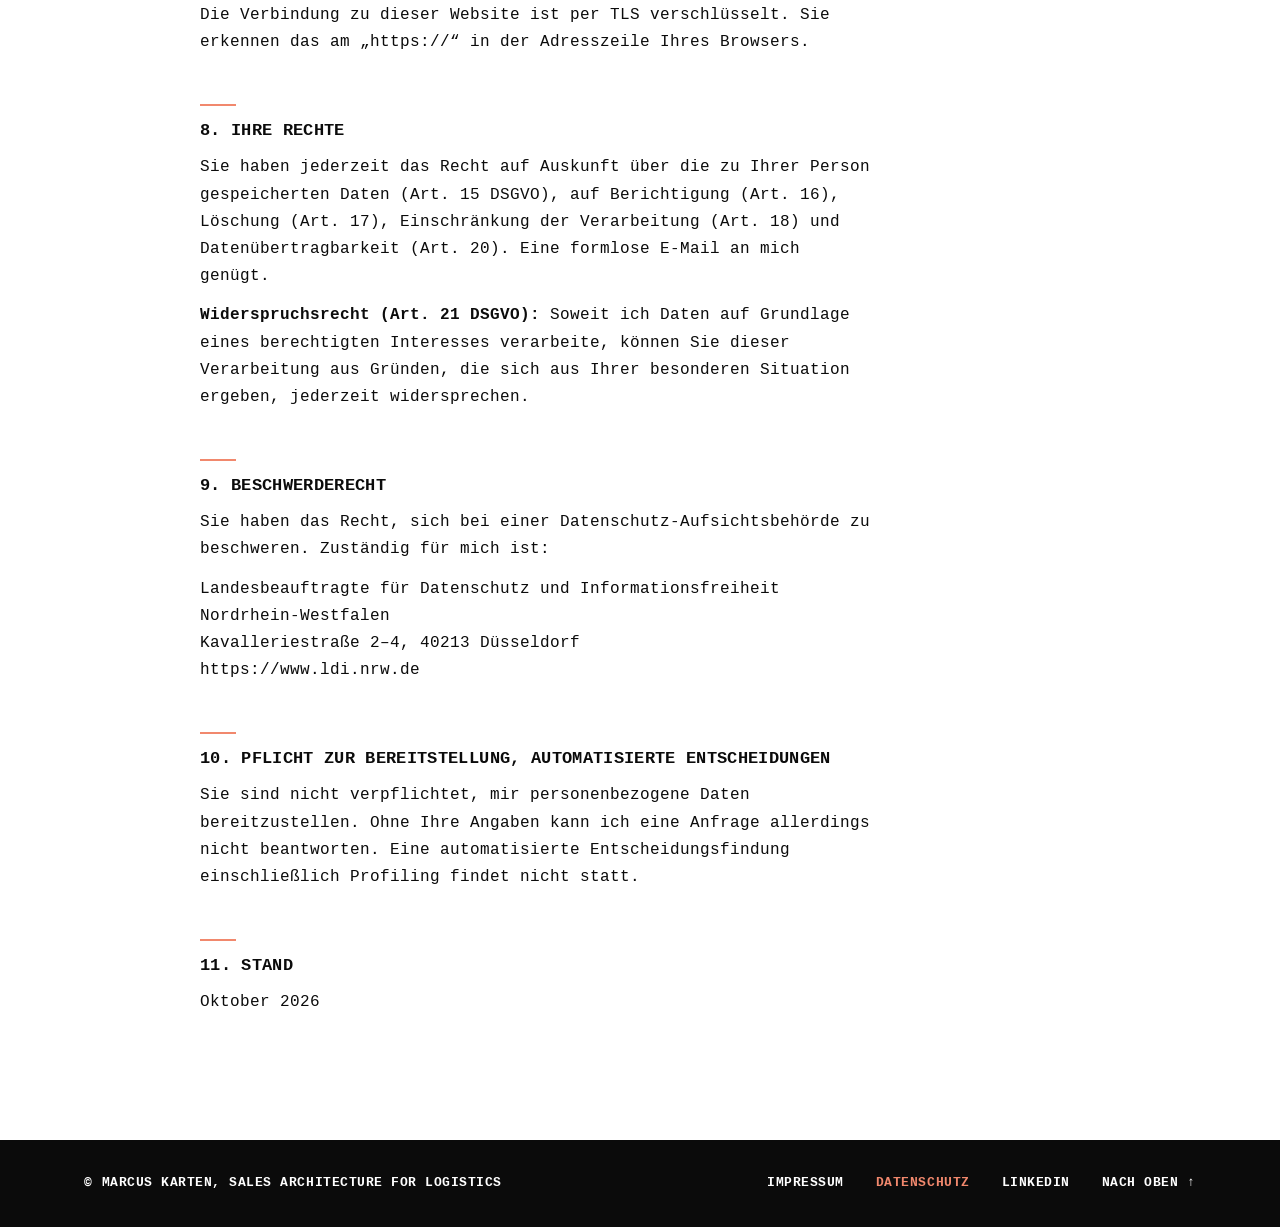
==== commit d6839cbf: "Erledigte Platzhalter-Kommentare entfernen, offene als TODO markieren" ====
--- a/datenschutz.html
+++ b/datenschutz.html
@@ -45,11 +45,11 @@
 
 <header class="nav">
   <div class="wrap">
-    <a href="index.html#top" class="logo" aria-label="Marcus Karten, Sales Architecture for Logistics, zur Startseite">
+    <a href="index.html" class="logo" aria-label="Marcus Karten, Sales Architecture for Logistics, zur Startseite">
       <svg viewBox="0 0 494 494" aria-hidden="true"><path d="M245.988 494H0V365.967L84.5566 296.761L245.988 494Z"/><path d="M249.754 0L0 204.414V0H249.754Z"/><path d="M181.303 217.579L447.142 0H494V494H407.542L181.303 217.579Z"/></svg>
       <span>Sales<br>Architecture<br>for<br>Logistics</span>
     </a>
-    <a href="index.html#top" class="back">← Zur Startseite</a>
+    <a href="index.html" class="back">← Zur Startseite</a>
   </div>
 </header>
 
@@ -60,12 +60,11 @@
     <p>Diese Website ist bewusst schlicht gebaut: keine Cookies, kein Tracking, keine Analyse-Tools, keine eingebetteten Inhalte von Dritten und kein Kontaktformular. Für Terminbuchungen verlinke ich auf eine externe Buchungsseite. Die Schrift und alle Bilder sind direkt in die Seite eingebunden und werden nicht von fremden Servern nachgeladen. Im Folgenden beschreibe ich, welche Daten trotzdem anfallen.</p>
 
     <h2>1. Verantwortlicher</h2>
-    <!-- ✏️ HIER EINTRAGEN: identisch mit dem Impressum -->
     <p>
       Marcus Karten<br>
       Sales Architecture for Logistics<br>
-      Heidbrinkstrasse 69<br>
-      33378-Rheda-Wiedenbrück<br>
+      Heidbrinkstraße 69<br>
+      33378 Rheda-Wiedenbrück<br>
       E-Mail: <a href="mailto:mk@marcuskarten.com">mk@marcuskarten.com</a><br>
     </p>
 
@@ -73,7 +72,7 @@
     <p>Diese Website wird über den Dienst GitHub Pages bereitgestellt. Anbieter ist die GitHub, Inc., 88 Colin P. Kelly Jr. Street, San Francisco, CA 94107, USA.</p>
     <p>Beim Aufruf der Seite verarbeitet GitHub technisch notwendige Daten, um die Seite auszuliefern und die Sicherheit des Dienstes zu gewährleisten. Dazu gehören insbesondere Ihre IP-Adresse, Datum und Uhrzeit des Abrufs, die aufgerufene Seite, die zuvor besuchte Seite (Referrer) sowie Angaben zu Browser und Betriebssystem. Ich selbst habe auf diese Server-Protokolle keinen Zugriff und werte sie nicht aus.</p>
     <p>Rechtsgrundlage ist Art. 6 Abs. 1 lit. f DSGVO. Mein berechtigtes Interesse liegt in einer sicheren und zuverlässigen Bereitstellung dieser Website.</p>
-    <!-- ✏️ BITTE PRÜFEN: ob GitHub (bzw. die Muttergesellschaft Microsoft) aktuell unter dem EU-US Data Privacy Framework zertifiziert ist.
+    <!-- TODO: prüfen, ob GitHub (bzw. die Muttergesellschaft Microsoft) aktuell unter dem EU-US Data Privacy Framework zertifiziert ist.
          Prüfen unter: https://www.dataprivacyframework.gov/list -->
     <p>Dabei können Daten in die USA übermittelt werden. Die Übermittlung stützt sich auf die Zertifizierung des Anbieters nach dem EU-US Data Privacy Framework (Angemessenheitsbeschluss der EU-Kommission, Art. 45 DSGVO). Weitere Informationen finden Sie in der <a href="https://docs.github.com/de/site-policy/privacy-policies/github-general-privacy-statement" target="_blank" rel="noopener">Datenschutzerklärung von GitHub</a>.</p>
 
@@ -83,7 +82,6 @@
     <h2>4. Kontakt per E-Mail</h2>
     <p>Die Schaltfläche „Per E-Mail anfragen“ im Bereich „Kontakt“ öffnet Ihr eigenes E-Mail-Programm. Über die Website selbst werden dabei keine Daten an mich übertragen. Erst wenn Sie mir eine E-Mail senden, verarbeite ich die darin enthaltenen Angaben (z. B. Name, E-Mail-Adresse, Unternehmen, Ihr Anliegen), um Ihre Anfrage zu beantworten.</p>
     <p>Rechtsgrundlage ist Art. 6 Abs. 1 lit. b DSGVO, soweit Ihre Anfrage auf einen Auftrag oder ein Angebot zielt, im Übrigen Art. 6 Abs. 1 lit. f DSGVO (berechtigtes Interesse an der Beantwortung von Anfragen).</p>
-    <!-- ✏️ BITTE PRÜFEN: Wer stellt Ihr E-Mail-Postfach bereit? (z. B. Microsoft 365, IONOS, Google Workspace) -->
     <p>Mein E-Mail-Postfach wird bereitgestellt von Microsoft 365, Microsoft Ireland Operations Limited, mit dem ein Vertrag zur Auftragsverarbeitung besteht.</p>
     <p>Ich lösche Ihre Angaben, sobald sie für die Bearbeitung nicht mehr erforderlich sind. Kommt es zu einer Geschäftsbeziehung, gelten die gesetzlichen Aufbewahrungsfristen des Handels- und Steuerrechts (in der Regel 6 bzw. 10 Jahre).</p>
 
@@ -93,8 +91,8 @@
     <p>Anbieter ist die Microsoft Ireland Operations Limited, One Microsoft Place, South County Business Park, Leopardstown, Dublin 18, Irland. Mit Microsoft besteht ein Vertrag zur Auftragsverarbeitung. Eine Übermittlung in die USA ist möglich. Sie stützt sich auf die Zertifizierung von Microsoft nach dem EU-US Data Privacy Framework (Art. 45 DSGVO).</p>
     <p>Rechtsgrundlage ist Art. 6 Abs. 1 lit. b DSGVO, da die Terminvereinbarung der Anbahnung eines Auftrags dient, im Übrigen Art. 6 Abs. 1 lit. f DSGVO (berechtigtes Interesse an einer einfachen Terminvereinbarung). Ihre Angaben lösche ich, sobald sie für die Terminabstimmung nicht mehr erforderlich sind und keine gesetzlichen Aufbewahrungsfristen entgegenstehen.</p>
     <p>Auf der Buchungsseite selbst gelten zusätzlich die <a href="https://privacy.microsoft.com/de-de/privacystatement" target="_blank" rel="noopener">Datenschutzbestimmungen von Microsoft</a>.</p>
-    <!-- ✏️ BITTE PRÜFEN: Vertrag zur Auftragsverarbeitung ist bei Microsoft 365 Bestandteil der Produktbedingungen (Data Protection Addendum).
-         Prüfen Sie, welche Felder Ihr Buchungsformular abfragt, und passen Sie die Aufzählung oben an. -->
+    <!-- TODO: prüfen, welche Felder das Buchungsformular abfragt, und die Aufzählung oben anpassen.
+         Der Vertrag zur Auftragsverarbeitung ist bei Microsoft 365 Bestandteil der Produktbedingungen (Data Protection Addendum). -->
 
     <h2>6. Link zu LinkedIn</h2>
     <p>Auf dieser Website befindet sich ein einfacher Link zu meinem LinkedIn-Profil. Es handelt sich nicht um ein eingebettetes Plugin: Beim Besuch dieser Seite werden keine Daten an LinkedIn übertragen. Erst wenn Sie den Link anklicken, gelangen Sie zu LinkedIn. Dort gelten die <a href="https://de.linkedin.com/legal/privacy-policy" target="_blank" rel="noopener">Datenschutzbestimmungen von LinkedIn</a>.</p>
@@ -108,14 +106,12 @@
 
     <h2>9. Beschwerderecht</h2>
     <p>Sie haben das Recht, sich bei einer Datenschutz-Aufsichtsbehörde zu beschweren. Zuständig für mich ist:</p>
-    <!-- ✏️ HIER EINTRAGEN: Landesdatenschutzbehörde Ihres Bundeslands (Sitz Ihres Unternehmens), mit Anschrift und Website -->
     <p>Landesbeauftragte für Datenschutz und Informationsfreiheit Nordrhein-Westfalen<br>Kavalleriestraße 2–4, 40213 Düsseldorf<br>https://www.ldi.nrw.de</p>
 
     <h2>10. Pflicht zur Bereitstellung, automatisierte Entscheidungen</h2>
     <p>Sie sind nicht verpflichtet, mir personenbezogene Daten bereitzustellen. Ohne Ihre Angaben kann ich eine Anfrage allerdings nicht beantworten. Eine automatisierte Entscheidungsfindung einschließlich Profiling findet nicht statt.</p>
 
     <h2>11. Stand</h2>
-    <!-- ✏️ HIER EINTRAGEN: Datum der Veröffentlichung -->
     <p>Oktober 2026</p>
   </div>
 </main>
@@ -127,8 +123,7 @@
     <nav aria-label="Rechtliches">
       <a href="impressum.html">Impressum</a>
       <a href="datenschutz.html" aria-current="page">Datenschutz</a>
-      <!-- ✏️ HIER EINTRAGEN: Ihre LinkedIn-Profiladresse -->
-      <a href="https://www.linkedin.com/in/marcuskarten" target="_blank" rel="noopener">LinkedIn</a>
+      <a href="https://www.linkedin.com/in/marcuskarten/" target="_blank" rel="noopener">LinkedIn</a>
       <a href="#top">Nach oben ↑</a>
     </nav>
   </div>
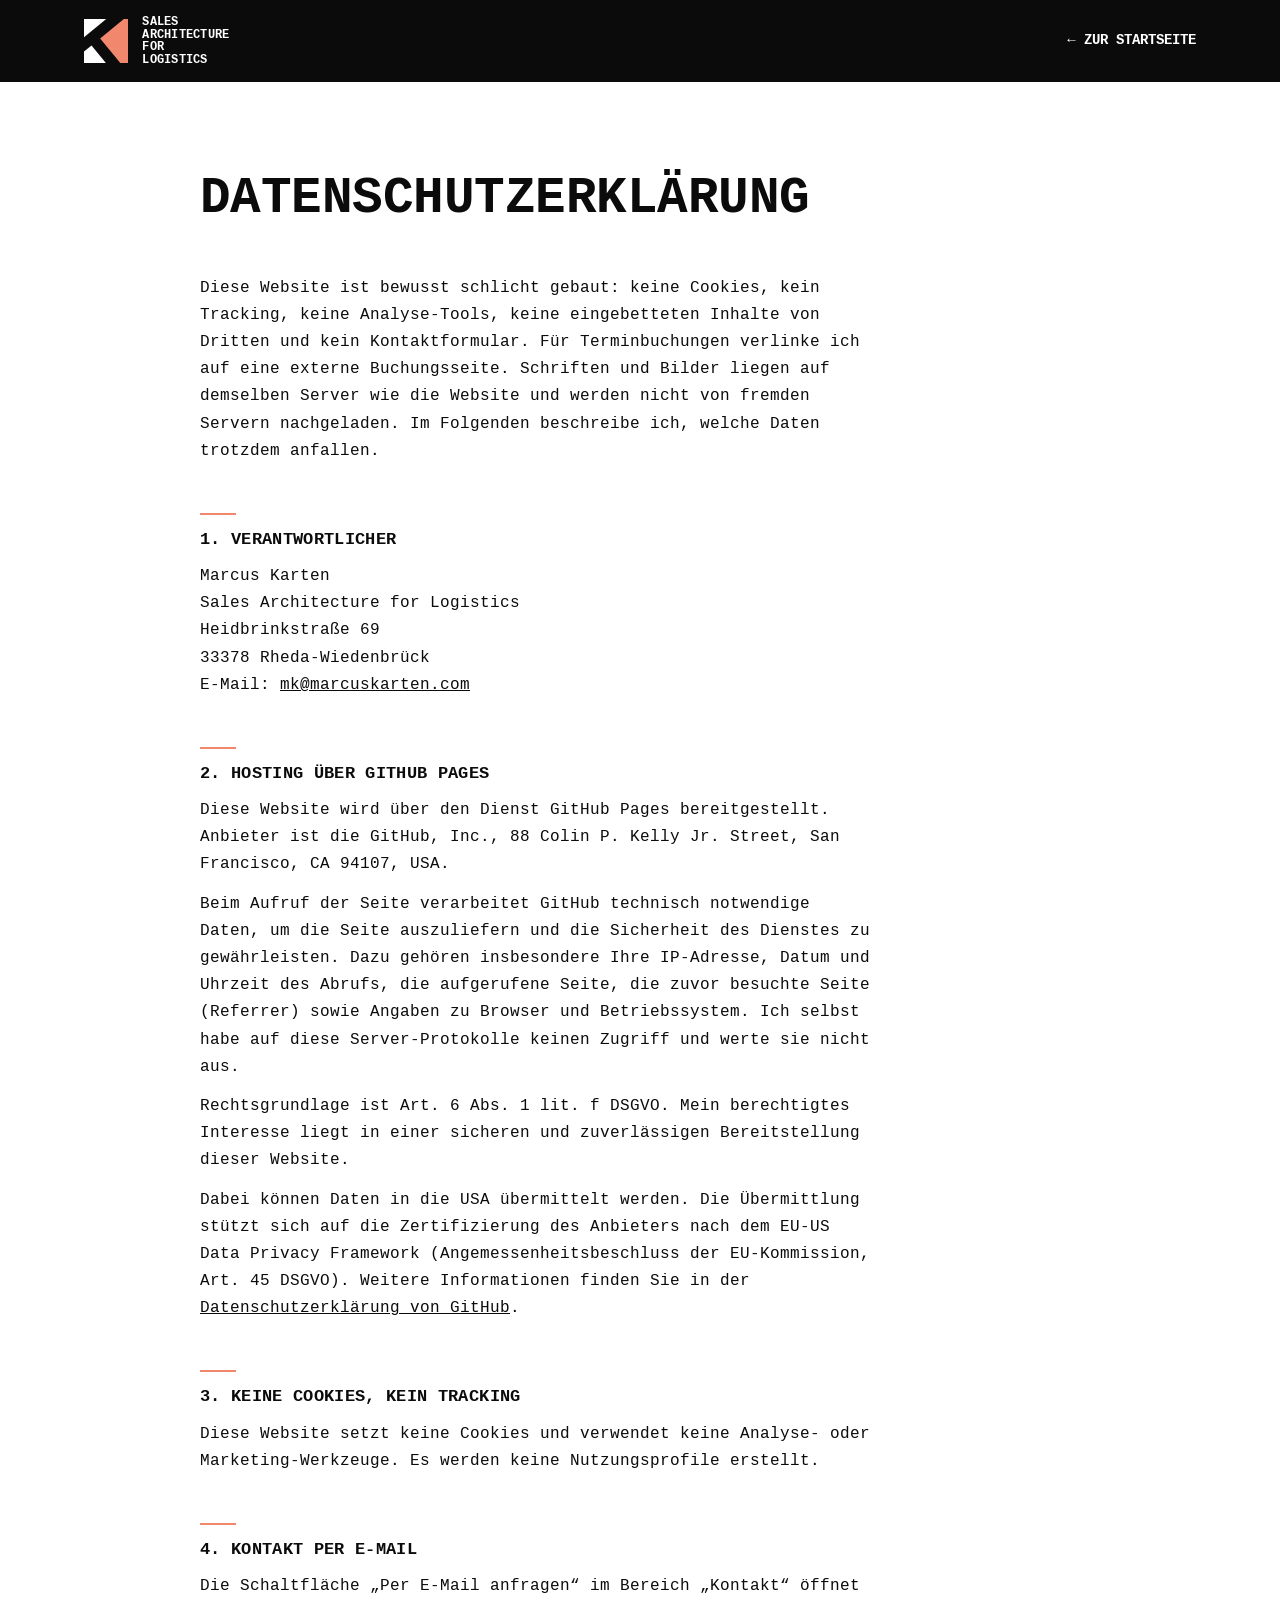
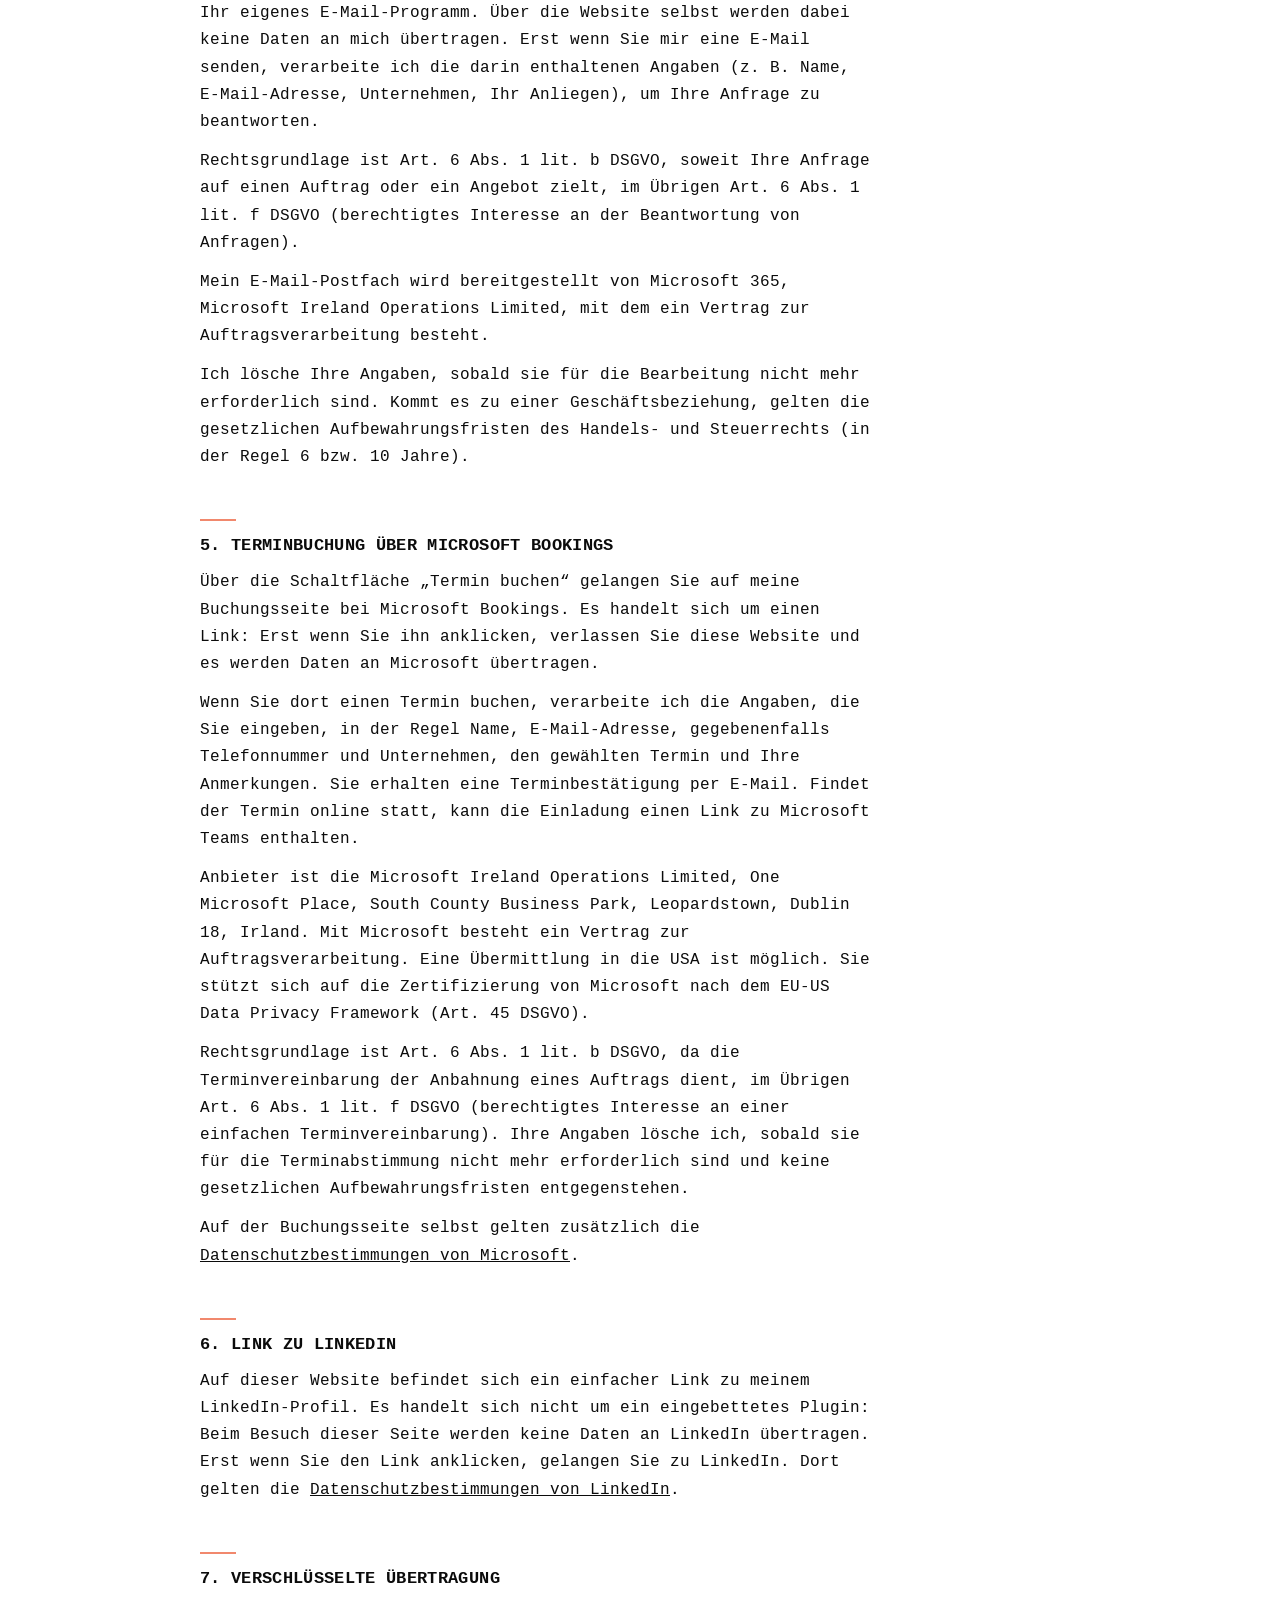
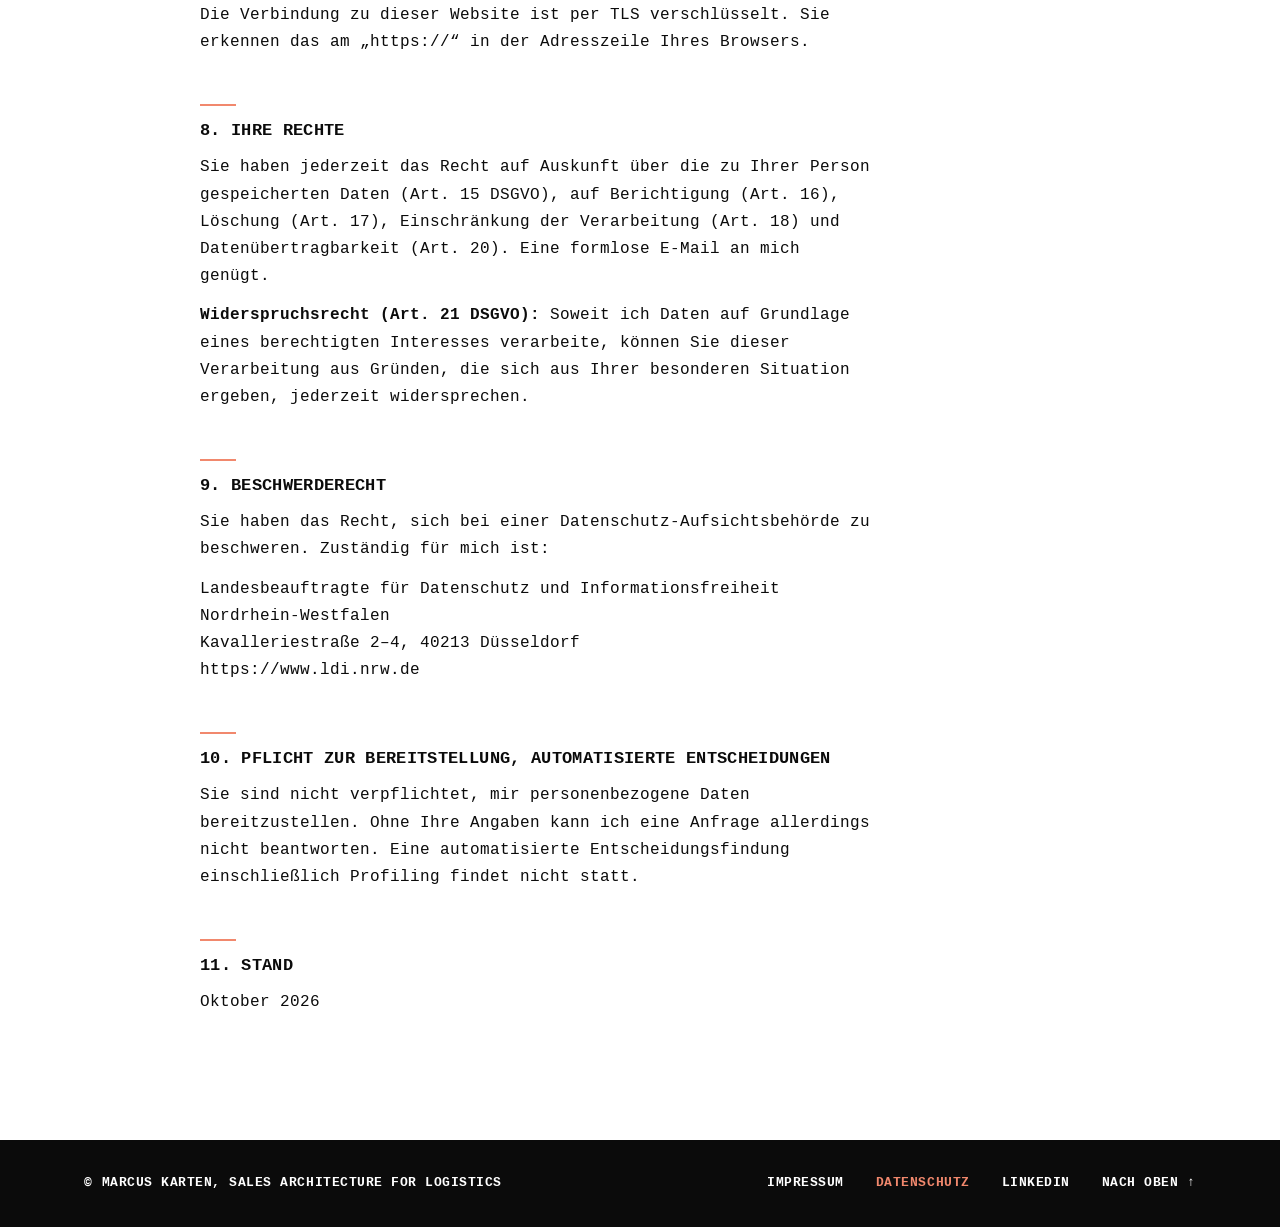
==== commit e6ae4bfe: "Datenschutz: Hinweis zu Schriften und Bildern an Auslagerung anpassen" ====
--- a/datenschutz.html
+++ b/datenschutz.html
@@ -57,7 +57,7 @@
   <div class="wrap">
     <h1>Datenschutz­erklärung</h1>
 
-    <p>Diese Website ist bewusst schlicht gebaut: keine Cookies, kein Tracking, keine Analyse-Tools, keine eingebetteten Inhalte von Dritten und kein Kontaktformular. Für Terminbuchungen verlinke ich auf eine externe Buchungsseite. Die Schrift und alle Bilder sind direkt in die Seite eingebunden und werden nicht von fremden Servern nachgeladen. Im Folgenden beschreibe ich, welche Daten trotzdem anfallen.</p>
+    <p>Diese Website ist bewusst schlicht gebaut: keine Cookies, kein Tracking, keine Analyse-Tools, keine eingebetteten Inhalte von Dritten und kein Kontaktformular. Für Terminbuchungen verlinke ich auf eine externe Buchungsseite. Schriften und Bilder liegen auf demselben Server wie die Website und werden nicht von fremden Servern nachgeladen. Im Folgenden beschreibe ich, welche Daten trotzdem anfallen.</p>
 
     <h2>1. Verantwortlicher</h2>
     <p>
